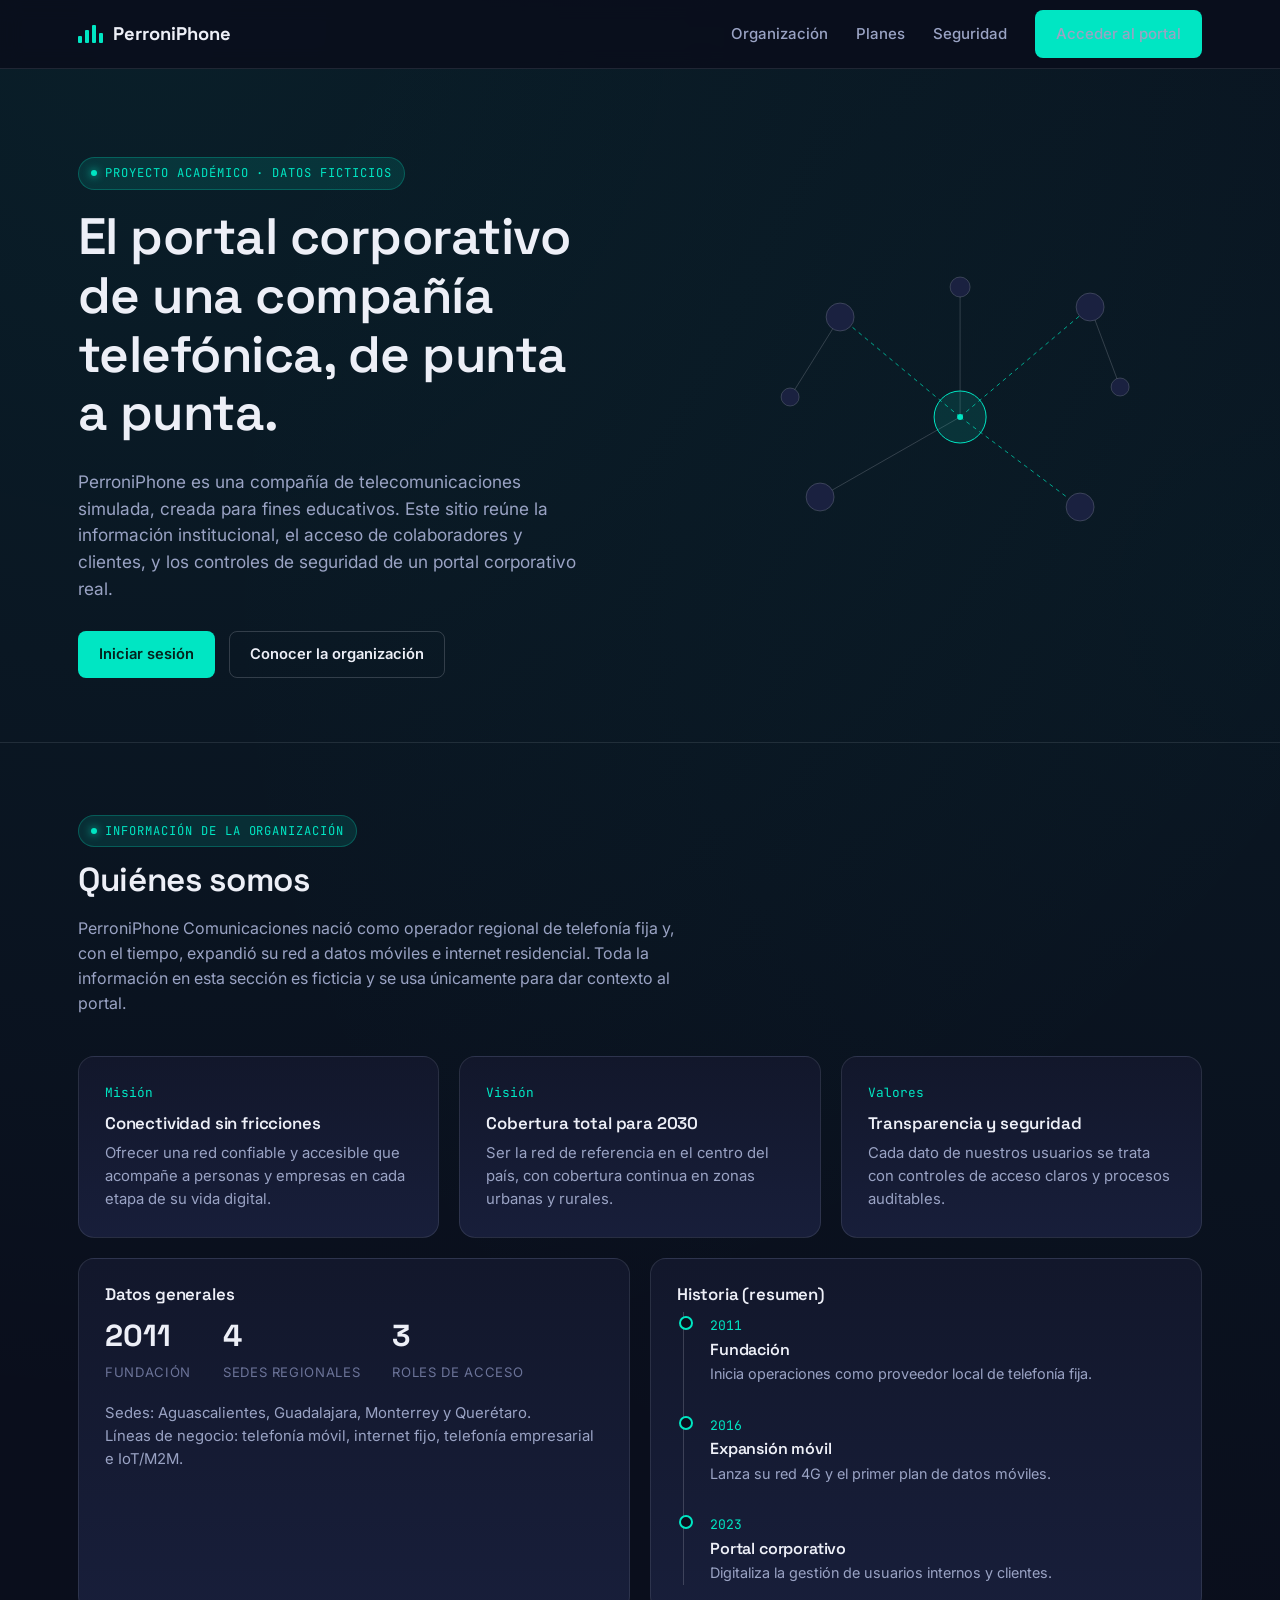
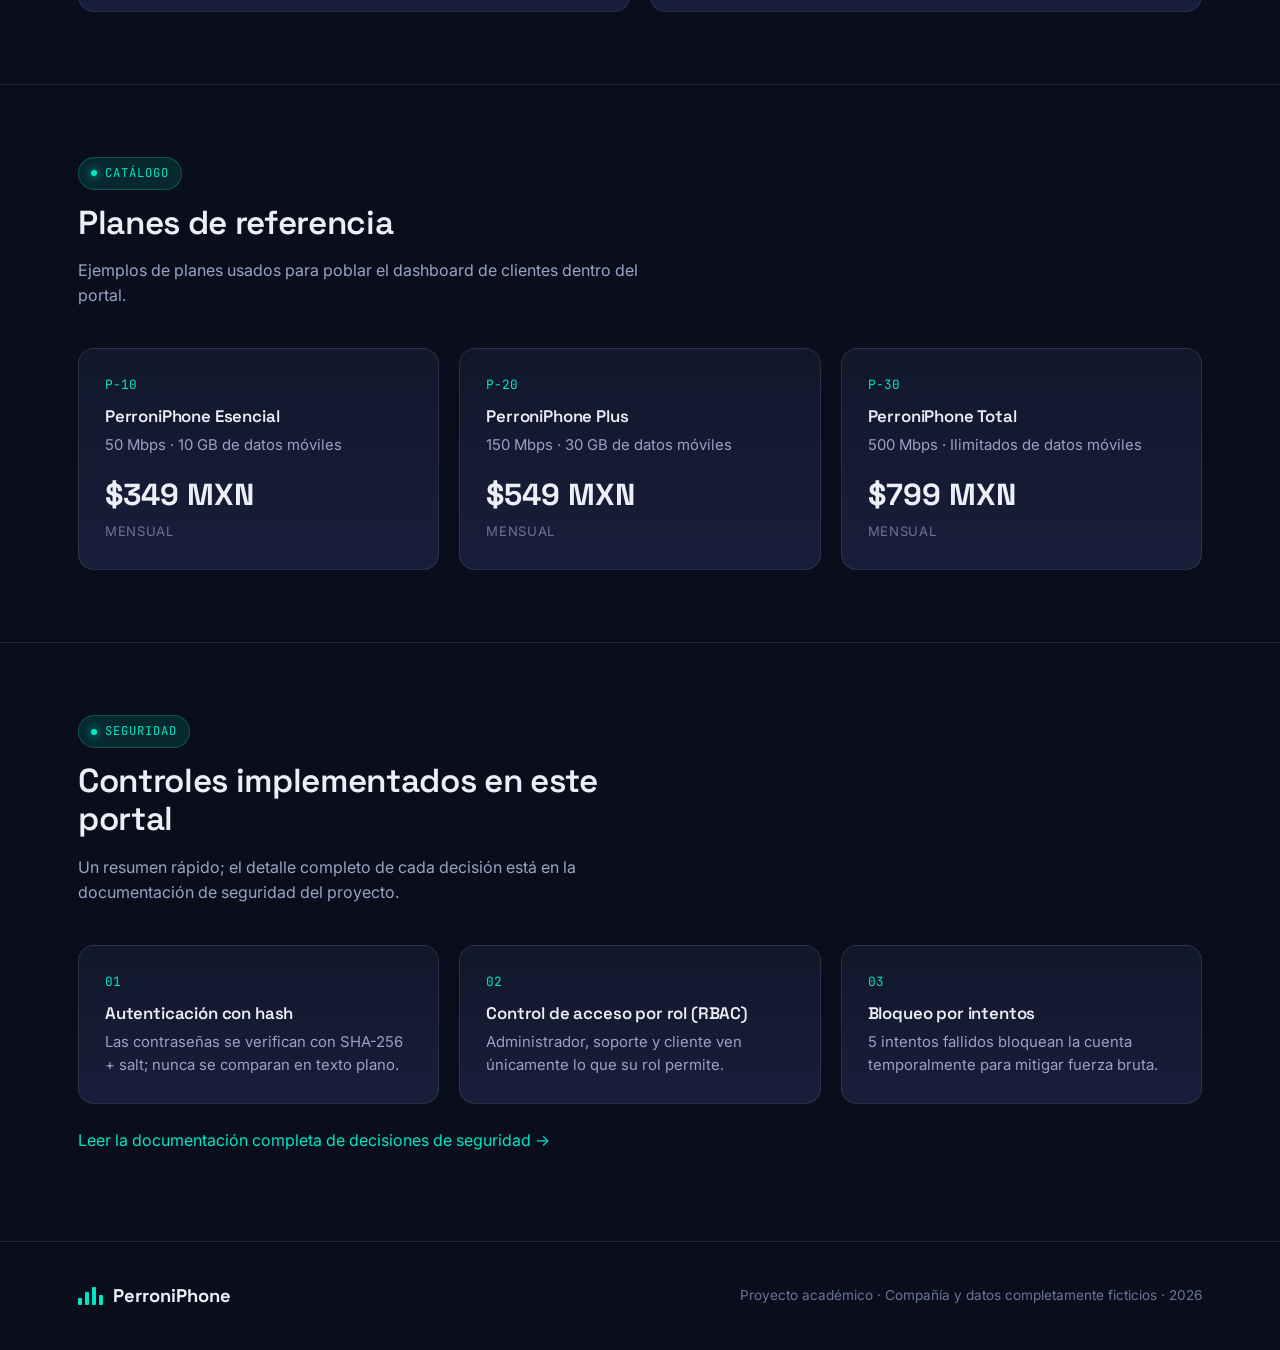
==== index.html @ 37d6bf0f "Primer Commit Registro de Pagina" ====
<!DOCTYPE html>
<html lang="es">
<head>
<meta charset="UTF-8">
<meta name="viewport" content="width=device-width, initial-scale=1.0">
<title>PerroniPhone — Portal corporativo académico</title>
<meta name="description" content="Portal corporativo académico de PerroniPhone Comunicaciones (compañía ficticia con fines educativos).">
<link rel="icon" href="data:image/svg+xml,%3Csvg xmlns=%27http://www.w3.org/2000/svg%27 viewBox=%270 0 32 32%27%3E%3Crect width=%2732%27 height=%2732%27 rx=%277%27 fill=%27%230a0e1c%27/%3E%3Crect x=%276%27 y=%2718%27 width=%274%27 height=%278%27 rx=%271%27 fill=%27%2300e6c3%27/%3E%3Crect x=%2713%27 y=%2712%27 width=%274%27 height=%2714%27 rx=%271%27 fill=%27%2300e6c3%27/%3E%3Crect x=%2720%27 y=%276%27 width=%274%27 height=%2720%27 rx=%271%27 fill=%27%2300e6c3%27/%3E%3C/svg%3E">
<link rel="stylesheet" href="assets/css/styles.css">
</head>
<body>

<nav class="navbar">
  <div class="shell">
    <a href="index.html" class="brand">
      <span class="bars"><i></i><i></i><i></i><i></i></span>
      PerroniPhone
    </a>
    <div class="navlinks">
      <a href="#organizacion">Organización</a>
      <a href="#planes">Planes</a>
      <a href="#seguridad">Seguridad</a>
      <a href="login.html" class="btn btn-primary">Acceder al portal</a>
    </div>
  </div>
</nav>

<header class="hero">
  <div class="shell">
    <div>
      <span class="eyebrow"><span class="dot"></span> Proyecto académico · Datos ficticios</span>
      <h1>El portal corporativo de una compañía telefónica, de punta a punta.</h1>
      <p class="lead">
        PerroniPhone es una compañía de telecomunicaciones simulada, creada para fines
        educativos. Este sitio reúne la información institucional, el acceso de
        colaboradores y clientes, y los controles de seguridad de un portal
        corporativo real.
      </p>
      <div class="hero-actions">
        <a href="login.html" class="btn btn-primary">Iniciar sesión</a>
        <a href="#organizacion" class="btn btn-ghost">Conocer la organización</a>
      </div>
    </div>

    <div class="net-diagram" aria-hidden="true">
      <svg viewBox="0 0 420 340">
        <line class="net-line live" x1="210" y1="170" x2="90" y2="70" />
        <line class="net-line live" x1="210" y1="170" x2="340" y2="60" />
        <line class="net-line" x1="210" y1="170" x2="70" y2="250" />
        <line class="net-line live" x1="210" y1="170" x2="330" y2="260" />
        <line class="net-line" x1="210" y1="170" x2="210" y2="40" />
        <line class="net-line" x1="90" y1="70" x2="40" y2="150" />
        <line class="net-line" x1="340" y1="60" x2="370" y2="140" />

        <circle class="net-node core" cx="210" cy="170" r="26"/>
        <circle class="net-pulse" cx="210" cy="170" r="3" fill="#00e6c3"/>

        <circle class="net-node" cx="90" cy="70" r="14"/>
        <circle class="net-node" cx="340" cy="60" r="14"/>
        <circle class="net-node" cx="70" cy="250" r="14"/>
        <circle class="net-node" cx="330" cy="260" r="14"/>
        <circle class="net-node" cx="210" cy="40" r="10"/>
        <circle class="net-node" cx="40" cy="150" r="9"/>
        <circle class="net-node" cx="370" cy="140" r="9"/>
      </svg>
    </div>
  </div>
</header>

<section id="organizacion">
  <div class="shell">
    <div class="section-head">
      <span class="eyebrow"><span class="dot"></span> Información de la organización</span>
      <h2>Quiénes somos</h2>
      <p>
        PerroniPhone Comunicaciones nació como operador regional de telefonía fija
        y, con el tiempo, expandió su red a datos móviles e internet residencial.
        Toda la información en esta sección es ficticia y se usa únicamente
        para dar contexto al portal.
      </p>
    </div>

    <div class="grid-3">
      <div class="card">
        <span class="idx">Misión</span>
        <h3>Conectividad sin fricciones</h3>
        <p>Ofrecer una red confiable y accesible que acompañe a personas y
          empresas en cada etapa de su vida digital.</p>
      </div>
      <div class="card">
        <span class="idx">Visión</span>
        <h3>Cobertura total para 2030</h3>
        <p>Ser la red de referencia en el centro del país, con cobertura
          continua en zonas urbanas y rurales.</p>
      </div>
      <div class="card">
        <span class="idx">Valores</span>
        <h3>Transparencia y seguridad</h3>
        <p>Cada dato de nuestros usuarios se trata con controles de acceso
          claros y procesos auditables.</p>
      </div>
    </div>

    <div class="grid-2" style="margin-top:20px;">
      <div class="card">
        <h3>Datos generales</h3>
        <div class="stat-row">
          <div class="stat"><b>2011</b><span>Fundación</span></div>
          <div class="stat"><b>4</b><span>Sedes regionales</span></div>
          <div class="stat"><b>3</b><span>Roles de acceso</span></div>
        </div>
        <p style="margin-top:18px;">Sedes: Aguascalientes, Guadalajara, Monterrey y Querétaro.</p>
        <p>Líneas de negocio: telefonía móvil, internet fijo, telefonía empresarial e IoT/M2M.</p>
      </div>

      <div class="card">
        <h3>Historia (resumen)</h3>
        <div class="timeline">
          <div class="t-item">
            <span class="t-year">2011</span>
            <h4>Fundación</h4>
            <p>Inicia operaciones como proveedor local de telefonía fija.</p>
          </div>
          <div class="t-item">
            <span class="t-year">2016</span>
            <h4>Expansión móvil</h4>
            <p>Lanza su red 4G y el primer plan de datos móviles.</p>
          </div>
          <div class="t-item">
            <span class="t-year">2023</span>
            <h4>Portal corporativo</h4>
            <p>Digitaliza la gestión de usuarios internos y clientes.</p>
          </div>
        </div>
      </div>
    </div>
  </div>
</section>

<section id="planes">
  <div class="shell">
    <div class="section-head">
      <span class="eyebrow"><span class="dot"></span> Catálogo</span>
      <h2>Planes de referencia</h2>
      <p>Ejemplos de planes usados para poblar el dashboard de clientes dentro del portal.</p>
    </div>
    <div class="grid-3" id="planes-grid"></div>
  </div>
</section>

<section id="seguridad">
  <div class="shell">
    <div class="section-head">
      <span class="eyebrow"><span class="dot"></span> Seguridad</span>
      <h2>Controles implementados en este portal</h2>
      <p>Un resumen rápido; el detalle completo de cada decisión está en la
        documentación de seguridad del proyecto.</p>
    </div>
    <div class="grid-3">
      <div class="card">
        <span class="idx">01</span>
        <h3>Autenticación con hash</h3>
        <p>Las contraseñas se verifican con SHA-256 + salt; nunca se comparan en texto plano.</p>
      </div>
      <div class="card">
        <span class="idx">02</span>
        <h3>Control de acceso por rol (RBAC)</h3>
        <p>Administrador, soporte y cliente ven únicamente lo que su rol permite.</p>
      </div>
      <div class="card">
        <span class="idx">03</span>
        <h3>Bloqueo por intentos</h3>
        <p>5 intentos fallidos bloquean la cuenta temporalmente para mitigar fuerza bruta.</p>
      </div>
    </div>
    <p style="margin-top:24px;"><a href="SECURITY.md">Leer la documentación completa de decisiones de seguridad →</a></p>
  </div>
</section>

<footer>
  <div class="shell">
    <div class="brand"><span class="bars"><i></i><i></i><i></i><i></i></span> PerroniPhone</div>
    <p>Proyecto académico · Compañía y datos completamente ficticios · 2026</p>
  </div>
</footer>

<script src="assets/js/db.js"></script>
<script>
  const grid = document.getElementById("planes-grid");
  PERRONI_DB.planes.forEach((p) => {
    const el = document.createElement("div");
    el.className = "card";
    el.innerHTML = `
      <span class="idx">${p.id}</span>
      <h3>${p.nombre}</h3>
      <p>${p.velocidad} · ${p.datosMoviles} de datos móviles</p>
      <div class="stat-row" style="margin-top:14px;">
        <div class="stat"><b>${p.precio}</b><span>Mensual</span></div>
      </div>`;
    grid.appendChild(el);
  });
</script>
</body>
</html>
---- assets/css/styles.css ----
/* ============================================================
   PerroniPhone — Sistema de diseño
   Portal corporativo académico de una compañía telefónica ficticia
   ============================================================ */

@import url('https://fonts.googleapis.com/css2?family=Space+Grotesk:wght@400;500;600;700&family=Inter:wght@400;500;600;700&family=JetBrains+Mono:wght@400;500;700&display=swap');

:root {
  /* Color */
  --bg: #0a0e1c;
  --bg-panel: #12172b;
  --bg-elevated: #1a2140;
  --bg-elevated-2: #212a4f;
  --ink: #edeff7;
  --ink-dim: #9aa3c4;
  --ink-faint: #6b7398;
  --signal: #00e6c3;
  --signal-dim: #00a88e;
  --signal-soft: rgba(0, 230, 195, 0.12);
  --alert: #ffb020;
  --alert-soft: rgba(255, 176, 32, 0.14);
  --danger: #ff5d5d;
  --danger-soft: rgba(255, 93, 93, 0.14);
  --line: rgba(237, 239, 247, 0.1);
  --line-strong: rgba(237, 239, 247, 0.18);

  /* Type */
  --f-display: 'Space Grotesk', sans-serif;
  --f-body: 'Inter', sans-serif;
  --f-mono: 'JetBrains Mono', monospace;

  /* Layout */
  --radius: 10px;
  --radius-lg: 16px;
  --shell: 1180px;
}

* { box-sizing: border-box; }
html { scroll-behavior: smooth; }

body {
  margin: 0;
  background: var(--bg);
  background-image:
    radial-gradient(circle at 12% 0%, rgba(0, 230, 195, 0.08), transparent 45%),
    radial-gradient(circle at 100% 20%, rgba(0, 168, 142, 0.06), transparent 40%);
  color: var(--ink);
  font-family: var(--f-body);
  line-height: 1.55;
  -webkit-font-smoothing: antialiased;
}

h1, h2, h3, h4 {
  font-family: var(--f-display);
  font-weight: 600;
  line-height: 1.15;
  margin: 0 0 0.5em;
  letter-spacing: -0.01em;
}

p { margin: 0 0 1em; color: var(--ink-dim); }
a { color: var(--signal); text-decoration: none; }
a:hover { text-decoration: underline; }

code, .mono { font-family: var(--f-mono); }

:focus-visible {
  outline: 2px solid var(--signal);
  outline-offset: 3px;
  border-radius: 4px;
}

@media (prefers-reduced-motion: reduce) {
  *, *::before, *::after {
    animation-duration: 0.01ms !important;
    animation-iteration-count: 1 !important;
    transition-duration: 0.01ms !important;
    scroll-behavior: auto !important;
  }
}

.shell { max-width: var(--shell); margin: 0 auto; padding: 0 28px; }

/* ---------- Barra de navegación ---------- */
.navbar {
  position: sticky; top: 0; z-index: 40;
  background: rgba(10, 14, 28, 0.85);
  backdrop-filter: blur(10px);
  border-bottom: 1px solid var(--line);
}
.navbar .shell { display: flex; align-items: center; justify-content: space-between; height: 68px; }

.brand { display: flex; align-items: center; gap: 10px; font-family: var(--f-display); font-weight: 700; font-size: 1.15rem; color: var(--ink); }
.brand .bars { display: flex; align-items: flex-end; gap: 3px; height: 18px; }
.brand .bars i { display: block; width: 4px; background: var(--signal); border-radius: 1px; animation: pulse-bar 1.8s ease-in-out infinite; }
.brand .bars i:nth-child(1) { height: 40%; animation-delay: 0s; }
.brand .bars i:nth-child(2) { height: 70%; animation-delay: 0.2s; }
.brand .bars i:nth-child(3) { height: 100%; animation-delay: 0.4s; }
.brand .bars i:nth-child(4) { height: 55%; animation-delay: 0.6s; }
@keyframes pulse-bar { 0%, 100% { opacity: 0.45; } 50% { opacity: 1; } }

.navlinks { display: flex; align-items: center; gap: 28px; }
.navlinks a { color: var(--ink-dim); font-size: 0.94rem; font-weight: 500; }
.navlinks a:hover { color: var(--ink); text-decoration: none; }
.navlinks a.active { color: var(--signal); }

.btn {
  display: inline-flex; align-items: center; justify-content: center; gap: 8px;
  font-family: var(--f-body); font-weight: 600; font-size: 0.92rem;
  padding: 11px 20px; border-radius: 8px; border: 1px solid transparent;
  cursor: pointer; transition: transform 0.15s ease, background 0.15s ease, border-color 0.15s ease;
  text-decoration: none;
}
.btn:hover { text-decoration: none; }
.btn-primary { background: var(--signal); color: #04211c; }
.btn-primary:hover { background: #29f0d2; }
.btn-ghost { background: transparent; color: var(--ink); border-color: var(--line-strong); }
.btn-ghost:hover { border-color: var(--signal); color: var(--signal); }
.btn-danger { background: var(--danger-soft); color: var(--danger); border-color: rgba(255,93,93,0.3); }
.btn-danger:hover { background: rgba(255,93,93,0.22); }
.btn-block { width: 100%; }
.btn[disabled] { opacity: 0.45; cursor: not-allowed; }

/* ---------- Hero ---------- */
.hero { padding: 88px 0 64px; position: relative; overflow: hidden; }
.hero .shell { display: grid; grid-template-columns: 1.1fr 0.9fr; gap: 48px; align-items: center; }
.eyebrow {
  display: inline-flex; align-items: center; gap: 8px;
  font-family: var(--f-mono); font-size: 0.76rem; letter-spacing: 0.08em; text-transform: uppercase;
  color: var(--signal); background: var(--signal-soft); border: 1px solid rgba(0,230,195,0.25);
  padding: 6px 12px; border-radius: 100px; margin-bottom: 18px;
}
.eyebrow .dot { width: 6px; height: 6px; border-radius: 50%; background: var(--signal); box-shadow: 0 0 8px var(--signal); }

.hero h1 { font-size: clamp(2.1rem, 4vw, 3.2rem); max-width: 15ch; }
.hero .lead { font-size: 1.08rem; max-width: 46ch; }
.hero-actions { display: flex; gap: 14px; margin-top: 28px; flex-wrap: wrap; }

/* señal / diagrama de red del hero */
.net-diagram { position: relative; height: 340px; }
.net-diagram svg { width: 100%; height: 100%; }
.net-node { fill: var(--bg-elevated); stroke: var(--line-strong); stroke-width: 1; }
.net-node.core { fill: var(--signal-soft); stroke: var(--signal); }
.net-pulse { animation: node-pulse 2.6s ease-in-out infinite; transform-origin: center; }
@keyframes node-pulse { 0%, 100% { opacity: 0.25; r: 3; } 50% { opacity: 0.8; r: 7; } }
.net-line { stroke: var(--line-strong); stroke-width: 1; }
.net-line.live { stroke: var(--signal-dim); stroke-dasharray: 4 4; animation: dash 3s linear infinite; }
@keyframes dash { to { stroke-dashoffset: -40; } }

/* ---------- Secciones generales ---------- */
section { padding: 72px 0; border-top: 1px solid var(--line); }
.section-head { max-width: 60ch; margin-bottom: 40px; }
.section-head .eyebrow { margin-bottom: 14px; }
.section-head h2 { font-size: clamp(1.6rem, 2.6vw, 2.1rem); }

.grid-3 { display: grid; grid-template-columns: repeat(3, 1fr); gap: 20px; }
.grid-2 { display: grid; grid-template-columns: repeat(2, 1fr); gap: 20px; }

.card {
  background: linear-gradient(180deg, var(--bg-panel), var(--bg-elevated) 140%);
  border: 1px solid var(--line); border-radius: var(--radius-lg); padding: 26px;
}
.card h3 { font-size: 1.05rem; margin-bottom: 8px; }
.card p { margin: 0; font-size: 0.93rem; }
.card .idx { font-family: var(--f-mono); color: var(--signal); font-size: 0.8rem; margin-bottom: 12px; display: block; }

.stat-row { display: flex; gap: 32px; flex-wrap: wrap; margin-top: 8px; }
.stat b { display: block; font-family: var(--f-display); font-size: 1.9rem; color: var(--ink); }
.stat span { font-size: 0.82rem; color: var(--ink-faint); text-transform: uppercase; letter-spacing: 0.05em; }

.timeline { border-left: 1px solid var(--line-strong); margin-left: 6px; padding-left: 26px; }
.timeline .t-item { position: relative; padding-bottom: 26px; }
.timeline .t-item:last-child { padding-bottom: 0; }
.timeline .t-item::before {
  content: ''; position: absolute; left: -31px; top: 4px; width: 10px; height: 10px;
  border-radius: 50%; background: var(--bg); border: 2px solid var(--signal);
}
.timeline .t-year { font-family: var(--f-mono); color: var(--signal); font-size: 0.82rem; }
.timeline h4 { margin: 4px 0 4px; font-size: 1rem; }
.timeline p { margin: 0; font-size: 0.9rem; }

footer { border-top: 1px solid var(--line); padding: 40px 0; }
footer .shell { display: flex; justify-content: space-between; align-items: center; flex-wrap: wrap; gap: 16px; }
footer p { margin: 0; font-size: 0.85rem; color: var(--ink-faint); }

/* ---------- Formularios ---------- */
.auth-shell {
  min-height: 100vh; display: grid; grid-template-columns: 1fr 1fr;
}
.auth-visual {
  background:
    radial-gradient(circle at 20% 20%, rgba(0,230,195,0.14), transparent 50%),
    linear-gradient(160deg, #0d1330, #060814);
  display: flex; flex-direction: column; justify-content: space-between;
  padding: 48px; position: relative; overflow: hidden;
}
.auth-form-side { display: flex; align-items: center; justify-content: center; padding: 48px; }
.auth-box { width: 100%; max-width: 400px; }
.auth-box h1 { font-size: 1.6rem; margin-bottom: 6px; }
.auth-box .lead { font-size: 0.92rem; margin-bottom: 28px; }

.field { margin-bottom: 18px; }
.field label { display: block; font-size: 0.84rem; font-weight: 600; margin-bottom: 7px; color: var(--ink); }
.field .hint { font-size: 0.78rem; color: var(--ink-faint); margin-top: 6px; }
.input-wrap { position: relative; }
.input-wrap input, .input-wrap select {
  width: 100%; background: var(--bg-elevated); border: 1px solid var(--line-strong);
  color: var(--ink); padding: 12px 14px; border-radius: 8px; font-family: var(--f-body); font-size: 0.94rem;
}
.input-wrap input:focus, .input-wrap select:focus { border-color: var(--signal); }
.toggle-visibility {
  position: absolute; right: 10px; top: 50%; transform: translateY(-50%);
  background: none; border: none; color: var(--ink-faint); cursor: pointer; font-size: 0.78rem; font-family: var(--f-mono);
}
.toggle-visibility:hover { color: var(--signal); }

.form-alert {
  display: none; align-items: flex-start; gap: 10px; padding: 12px 14px; border-radius: 8px;
  font-size: 0.85rem; margin-bottom: 18px; border: 1px solid transparent;
}
.form-alert.show { display: flex; }
.form-alert.error { background: var(--danger-soft); border-color: rgba(255,93,93,0.3); color: #ffb4b4; }
.form-alert.warn { background: var(--alert-soft); border-color: rgba(255,176,32,0.3); color: #ffd28a; }
.form-alert.ok { background: var(--signal-soft); border-color: rgba(0,230,195,0.3); color: #9df7e8; }

.demo-creds { margin-top: 24px; padding: 14px 16px; border: 1px dashed var(--line-strong); border-radius: 8px; }
.demo-creds p { margin: 0 0 6px; font-size: 0.78rem; text-transform: uppercase; letter-spacing: 0.05em; color: var(--ink-faint); }
.demo-creds code { display: block; font-size: 0.82rem; color: var(--signal); line-height: 1.7; }

/* ---------- App shell (dashboard / admin) ---------- */
.app-shell { display: grid; grid-template-columns: 250px 1fr; min-height: 100vh; }
.app-sidebar { background: var(--bg-panel); border-right: 1px solid var(--line); padding: 24px 18px; display: flex; flex-direction: column; }
.app-sidebar .brand { margin-bottom: 30px; padding-left: 6px; }
.app-nav { display: flex; flex-direction: column; gap: 4px; flex: 1; }
.app-nav a {
  color: var(--ink-dim); font-size: 0.9rem; font-weight: 500; padding: 10px 12px; border-radius: 8px;
  display: flex; align-items: center; gap: 11px;
}
.app-nav a:hover { background: var(--bg-elevated); color: var(--ink); text-decoration: none; }
.app-nav a.active { background: var(--signal-soft); color: var(--signal); }
.app-nav a.locked { opacity: 0.4; cursor: not-allowed; }
.nav-ic { width: 17px; height: 17px; flex-shrink: 0; fill: currentColor; stroke: currentColor; }
.app-nav a.locked .nav-ic { opacity: 0.6; }

.session-card {
  border-top: 1px solid var(--line); padding-top: 16px; margin-top: 16px;
}
.session-card .who { font-size: 0.86rem; font-weight: 600; }
.session-card .role-pill {
  display: inline-block; font-family: var(--f-mono); font-size: 0.7rem; text-transform: uppercase;
  padding: 3px 8px; border-radius: 100px; margin-top: 6px; background: var(--bg-elevated); color: var(--ink-dim);
}
.role-pill.administrador { background: var(--signal-soft); color: var(--signal); }
.role-pill.soporte { background: var(--alert-soft); color: var(--alert); }
.role-pill.cliente { background: var(--bg-elevated-2); color: var(--ink-dim); }

.app-main { padding: 32px 40px; max-width: 1080px; }
.app-header { display: flex; justify-content: space-between; align-items: flex-start; margin-bottom: 28px; flex-wrap: wrap; gap: 12px; }
.app-header h1 { font-size: 1.5rem; margin-bottom: 4px; }
.app-header p { margin: 0; font-size: 0.9rem; }

.panel { background: var(--bg-panel); border: 1px solid var(--line); border-radius: var(--radius-lg); padding: 24px; margin-bottom: 22px; }
.panel h2 { font-size: 1rem; margin-bottom: 4px; }
.panel .panel-sub { font-size: 0.84rem; color: var(--ink-faint); margin-bottom: 18px; }

.status-dot { display: inline-block; width: 8px; height: 8px; border-radius: 50%; margin-right: 6px; }
.status-dot.ok { background: var(--signal); box-shadow: 0 0 6px var(--signal); }
.status-dot.warn { background: var(--alert); box-shadow: 0 0 6px var(--alert); }
.status-dot.off { background: var(--ink-faint); }

table { width: 100%; border-collapse: collapse; font-size: 0.88rem; }
thead th {
  text-align: left; font-size: 0.72rem; text-transform: uppercase; letter-spacing: 0.05em;
  color: var(--ink-faint); font-weight: 600; padding: 10px 12px; border-bottom: 1px solid var(--line-strong);
}
tbody td { padding: 12px; border-bottom: 1px solid var(--line); color: var(--ink); vertical-align: middle; }
tbody tr:last-child td { border-bottom: none; }
tbody tr:hover { background: rgba(237,239,247,0.02); }
.cell-id { font-family: var(--f-mono); color: var(--ink-faint); font-size: 0.8rem; }

.badge {
  display: inline-flex; align-items: center; font-family: var(--f-mono); font-size: 0.72rem;
  padding: 3px 9px; border-radius: 100px; text-transform: uppercase; letter-spacing: 0.03em;
}
.badge.activo { background: var(--signal-soft); color: var(--signal); }
.badge.bloqueado { background: var(--danger-soft); color: #ff9d9d; }

.row-actions { display: flex; gap: 8px; }
.icon-btn {
  background: var(--bg-elevated); border: 1px solid var(--line-strong); color: var(--ink-dim);
  font-size: 0.76rem; padding: 6px 10px; border-radius: 6px; cursor: pointer; font-family: var(--f-body);
}
.icon-btn:hover { border-color: var(--signal); color: var(--signal); }

.select-role { background: var(--bg-elevated); color: var(--ink); border: 1px solid var(--line-strong); border-radius: 6px; padding: 6px 8px; font-size: 0.82rem; }

.log-list { font-family: var(--f-mono); font-size: 0.8rem; display: flex; flex-direction: column; gap: 10px; }
.log-list li { list-style: none; display: flex; gap: 10px; align-items: baseline; color: var(--ink-dim); }
.log-list .log-time { color: var(--ink-faint); flex-shrink: 0; }
.log-list .log-ok { color: var(--signal); }
.log-list .log-warn { color: var(--alert); }
.log-list .log-danger { color: var(--danger); }

.access-denied { text-align: center; padding: 80px 20px; }
.access-denied h1 { font-size: 2rem; }

@media (max-width: 900px) {
  .hero .shell { grid-template-columns: 1fr; }
  .net-diagram { height: 220px; }
  .grid-3, .grid-2 { grid-template-columns: 1fr; }
  .auth-shell { grid-template-columns: 1fr; }
  .auth-visual { display: none; }
  .app-shell { grid-template-columns: 1fr; }
  .app-sidebar { display: none; }
  .app-main { padding: 24px 18px; }
}
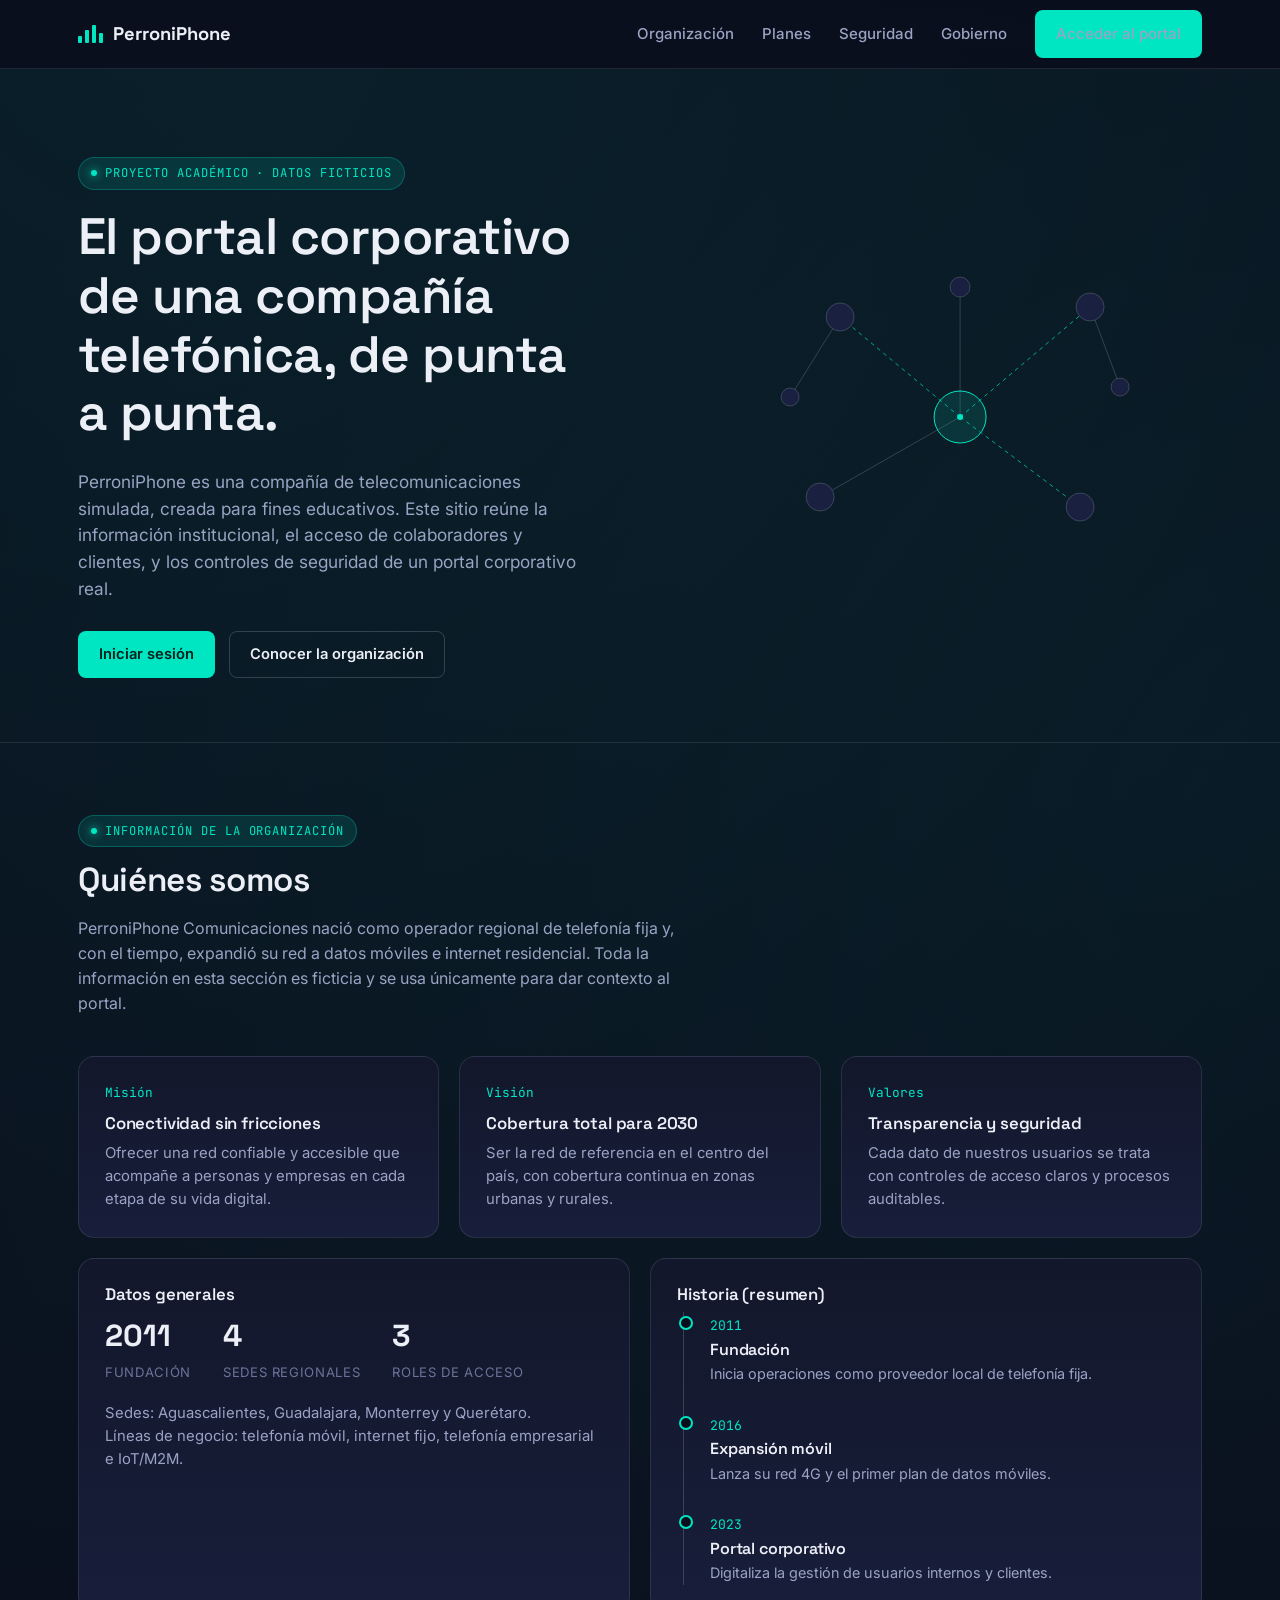
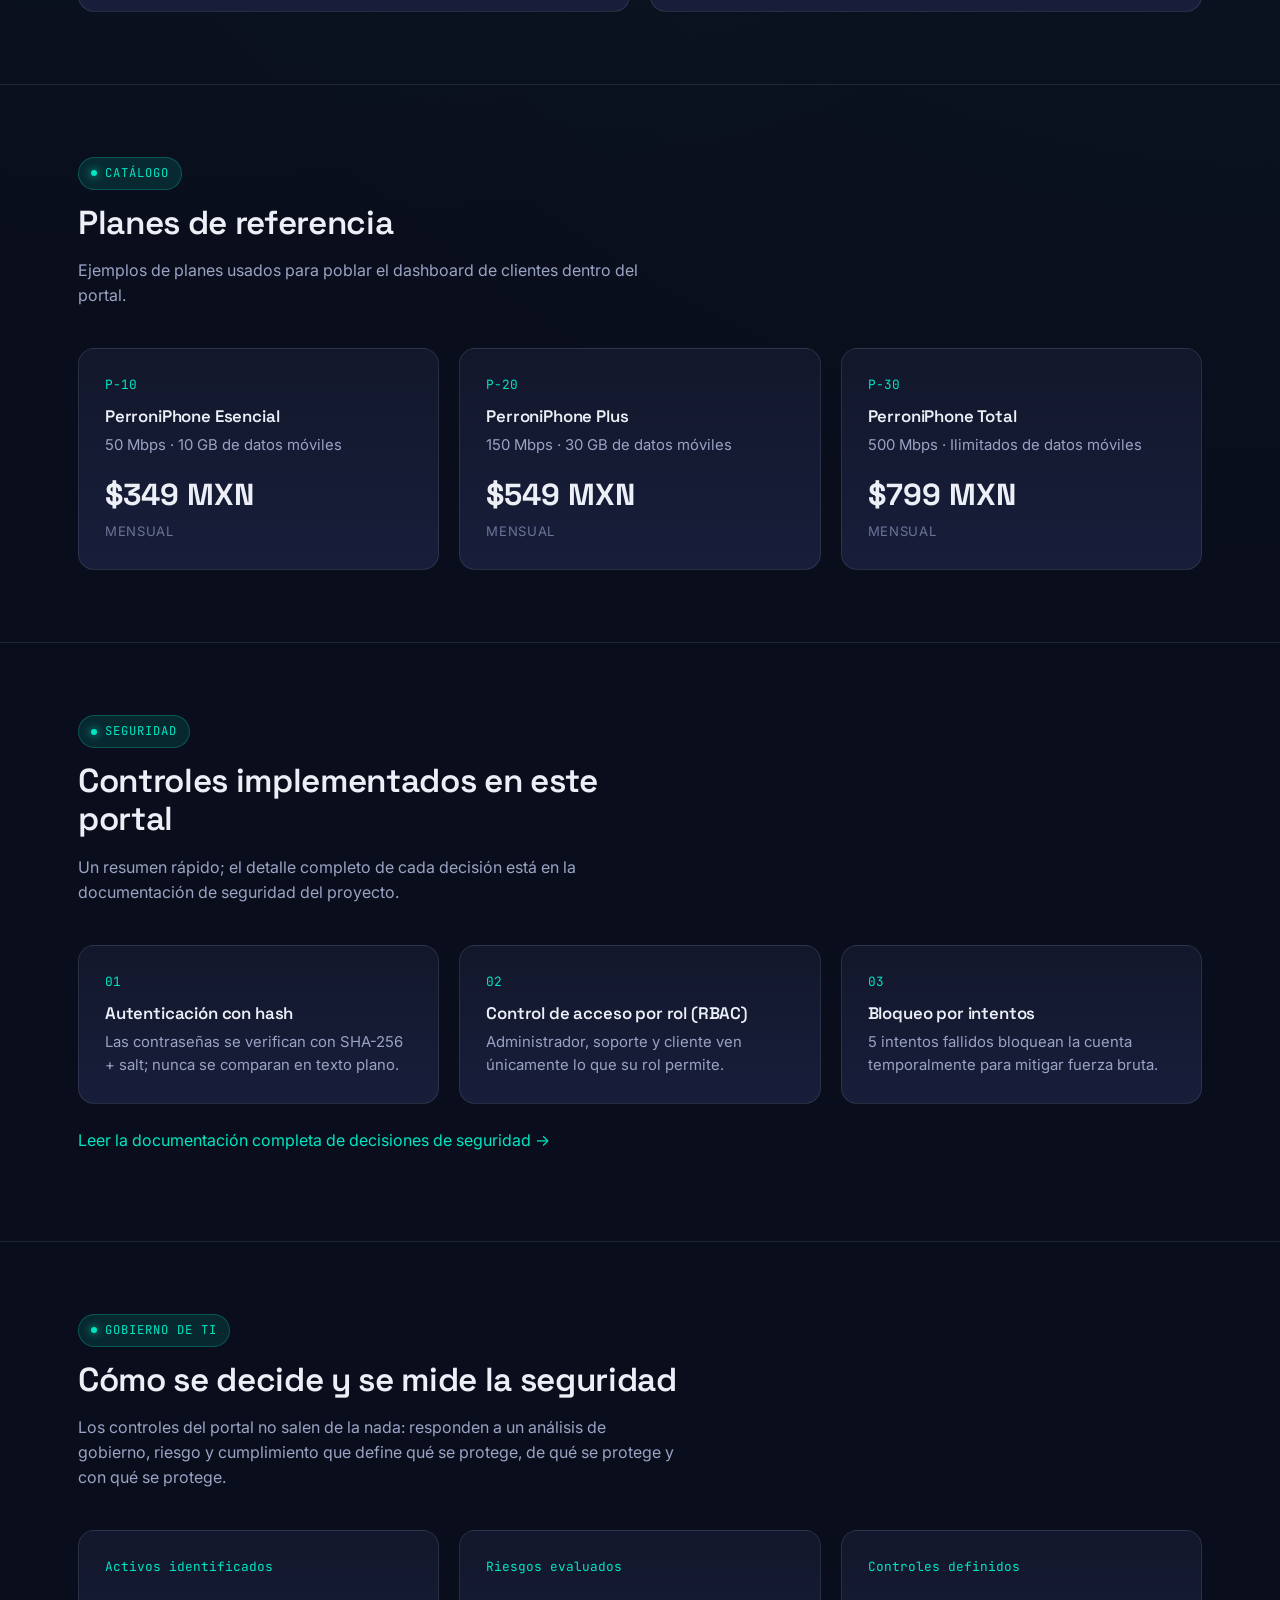
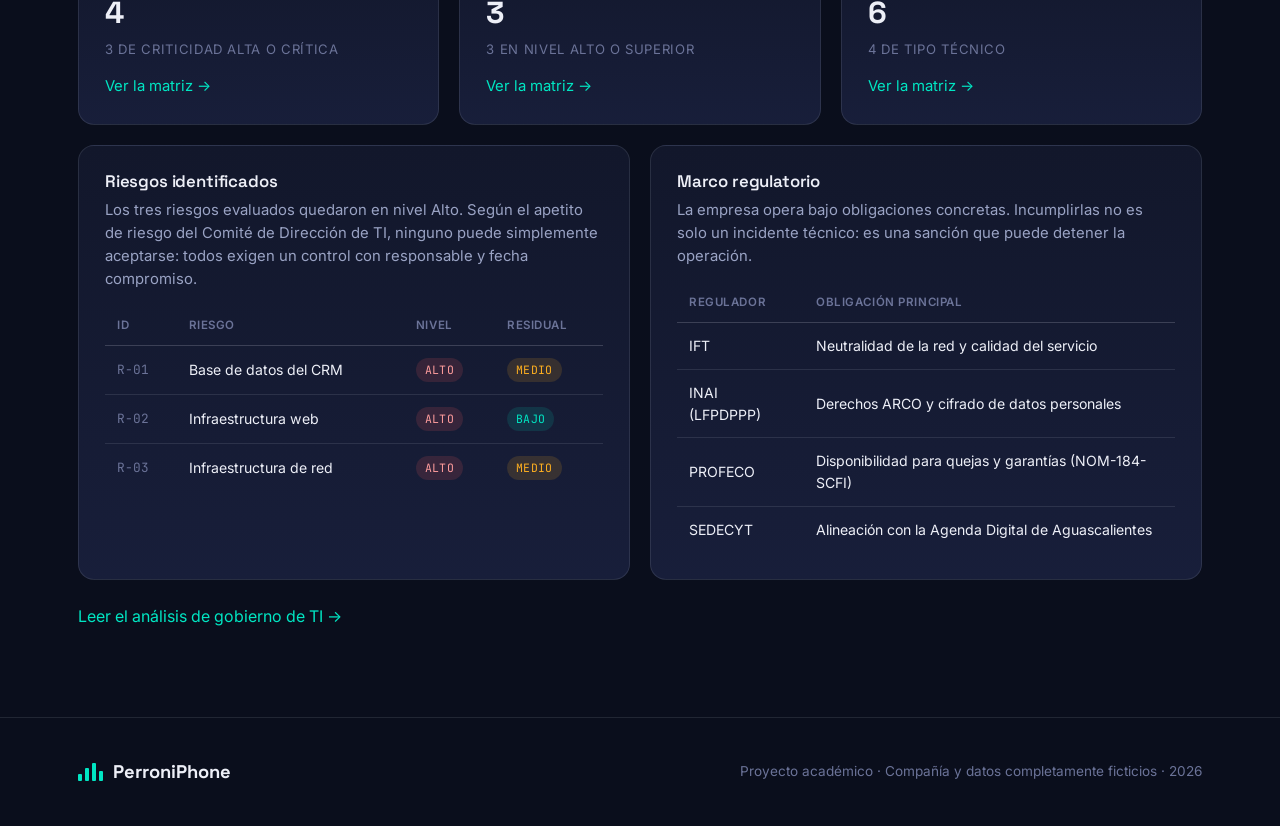
==== commit af3b272a: "feat: resumir el analisis GRC en el portal publico El sitio publico mostraba los controles del porta" ====
--- a/index.html
+++ b/index.html
@@ -20,6 +20,7 @@
       <a href="#organizacion">Organización</a>
       <a href="#planes">Planes</a>
       <a href="#seguridad">Seguridad</a>
+      <a href="#gobierno">Gobierno</a>
       <a href="login.html" class="btn btn-primary">Acceder al portal</a>
     </div>
   </div>
@@ -177,6 +178,56 @@
   </div>
 </section>
 
+<section id="gobierno">
+  <div class="shell">
+    <div class="section-head">
+      <span class="eyebrow"><span class="dot"></span> Gobierno de TI</span>
+      <h2>Cómo se decide y se mide la seguridad</h2>
+      <p>Los controles del portal no salen de la nada: responden a un análisis de
+        gobierno, riesgo y cumplimiento que define qué se protege, de qué se
+        protege y con qué se protege.</p>
+    </div>
+
+    <div class="grid-3" id="grc-resumen"></div>
+
+    <div class="grid-2" style="margin-top:20px;">
+      <div class="card">
+        <h3>Riesgos identificados</h3>
+        <p>Los tres riesgos evaluados quedaron en nivel Alto. Según el apetito de
+          riesgo del Comité de Dirección de TI, ninguno puede simplemente
+          aceptarse: todos exigen un control con responsable y fecha compromiso.</p>
+        <div class="table-scroll narrow" style="margin-top:16px;">
+          <table>
+            <thead><tr><th>ID</th><th>Riesgo</th><th>Nivel</th><th>Residual</th></tr></thead>
+            <tbody id="grc-riesgos"></tbody>
+          </table>
+        </div>
+      </div>
+
+      <div class="card">
+        <h3>Marco regulatorio</h3>
+        <p>La empresa opera bajo obligaciones concretas. Incumplirlas no es solo
+          un incidente técnico: es una sanción que puede detener la operación.</p>
+        <div class="table-scroll narrow" style="margin-top:16px;">
+          <table>
+            <thead><tr><th>Regulador</th><th>Obligación principal</th></tr></thead>
+            <tbody>
+              <tr><td>IFT</td><td>Neutralidad de la red y calidad del servicio</td></tr>
+              <tr><td>INAI (LFPDPPP)</td><td>Derechos ARCO y cifrado de datos personales</td></tr>
+              <tr><td>PROFECO</td><td>Disponibilidad para quejas y garantías (NOM-184-SCFI)</td></tr>
+              <tr><td>SEDECYT</td><td>Alineación con la Agenda Digital de Aguascalientes</td></tr>
+            </tbody>
+          </table>
+        </div>
+      </div>
+    </div>
+
+    <p style="margin-top:24px;">
+      <a href="docs/02-gobierno-ti.md">Leer el análisis de gobierno de TI →</a>
+    </p>
+  </div>
+</section>
+
 <footer>
   <div class="shell">
     <div class="brand"><span class="bars"><i></i><i></i><i></i><i></i></span> PerroniPhone</div>
@@ -185,20 +236,65 @@
 </footer>
 
 <script src="assets/js/db.js"></script>
+<script src="assets/js/auth.js"></script>
+<script src="assets/js/grc.js"></script>
 <script>
+  // Todo dato dinámico se escapa antes de escribirlo en el DOM, aunque aquí
+  // provenga de un archivo propio: es la misma disciplina que aplica el portal.
+  const esc = PERRONI_AUTH.escapeHTML;
+  const slug = (s) => s.toLowerCase().replace(/[áéíóú]/g, (c) => ({ "á": "a", "é": "e", "í": "i", "ó": "o", "ú": "u" }[c]));
+
   const grid = document.getElementById("planes-grid");
   PERRONI_DB.planes.forEach((p) => {
     const el = document.createElement("div");
     el.className = "card";
     el.innerHTML = `
-      <span class="idx">${p.id}</span>
-      <h3>${p.nombre}</h3>
-      <p>${p.velocidad} · ${p.datosMoviles} de datos móviles</p>
+      <span class="idx">${esc(p.id)}</span>
+      <h3>${esc(p.nombre)}</h3>
+      <p>${esc(p.velocidad)} · ${esc(p.datosMoviles)} de datos móviles</p>
       <div class="stat-row" style="margin-top:14px;">
-        <div class="stat"><b>${p.precio}</b><span>Mensual</span></div>
+        <div class="stat"><b>${esc(p.precio)}</b><span>Mensual</span></div>
       </div>`;
     grid.appendChild(el);
   });
+
+  // Resumen del análisis GRC. Los conteos se derivan de las matrices para que
+  // el sitio público nunca contradiga a la documentación.
+  const resumen = [
+    {
+      titulo: "Activos identificados",
+      total: PERRONI_GRC.activos.length,
+      pie: `${PERRONI_GRC.activos.filter((a) => a.criticidad === "Crítica" || a.criticidad === "Alta").length} de criticidad alta o crítica`,
+      doc: "docs/04-matriz-activos.md",
+    },
+    {
+      titulo: "Riesgos evaluados",
+      total: PERRONI_GRC.riesgos.length,
+      pie: `${PERRONI_GRC.riesgos.filter((r) => r.nivel === "Alto" || r.nivel === "Crítico").length} en nivel alto o superior`,
+      doc: "docs/05-matriz-riesgos.md",
+    },
+    {
+      titulo: "Controles definidos",
+      total: PERRONI_GRC.controles.length,
+      pie: `${PERRONI_GRC.controles.filter((c) => c.tipo.includes("Técnico")).length} de tipo técnico`,
+      doc: "docs/06-matriz-controles.md",
+    },
+  ];
+
+  document.getElementById("grc-resumen").innerHTML = resumen.map((r) => `
+    <div class="card">
+      <span class="idx">${esc(r.titulo)}</span>
+      <div class="stat-row"><div class="stat"><b>${esc(r.total)}</b><span>${esc(r.pie)}</span></div></div>
+      <p style="margin-top:14px;"><a href="${esc(r.doc)}">Ver la matriz →</a></p>
+    </div>`).join("");
+
+  document.getElementById("grc-riesgos").innerHTML = PERRONI_GRC.riesgos.map((r) => `
+    <tr>
+      <td class="cell-id">${esc(r.id)}</td>
+      <td>${esc(r.titulo)}</td>
+      <td><span class="badge ${slug(r.nivel)}">${esc(r.nivel)}</span></td>
+      <td><span class="badge ${slug(r.residual)}">${esc(r.residual)}</span></td>
+    </tr>`).join("");
 </script>
 </body>
 </html>
--- a/assets/css/styles.css
+++ b/assets/css/styles.css
@@ -276,7 +276,7 @@
 tbody td { padding: 12px; border-bottom: 1px solid var(--line); color: var(--ink); vertical-align: middle; }
 tbody tr:last-child td { border-bottom: none; }
 tbody tr:hover { background: rgba(237,239,247,0.02); }
-.cell-id { font-family: var(--f-mono); color: var(--ink-faint); font-size: 0.8rem; }
+.cell-id { font-family: var(--f-mono); color: var(--ink-faint); font-size: 0.8rem; white-space: nowrap; }
 
 .badge {
   display: inline-flex; align-items: center; font-family: var(--f-mono); font-size: 0.72rem;
@@ -314,3 +314,99 @@
   .app-sidebar { display: none; }
   .app-main { padding: 24px 18px; }
 }
+
+/* ---------- Gobierno, riesgo y cumplimiento (GRC) ---------- */
+
+/* Niveles de criticidad / riesgo. Se componen sobre .badge */
+.badge.critico { background: var(--danger); color: #2a0808; }
+.badge.alto { background: var(--danger-soft); color: #ff9d9d; }
+.badge.medio { background: var(--alert-soft); color: var(--alert); }
+.badge.bajo { background: var(--signal-soft); color: var(--signal); }
+
+.tag {
+  display: inline-block; font-family: var(--f-mono); font-size: 0.72rem;
+  background: var(--bg-elevated); border: 1px solid var(--line-strong);
+  color: var(--ink-dim); padding: 2px 7px; border-radius: 5px; margin-right: 4px;
+}
+.tag.link { color: var(--signal); border-color: rgba(0,230,195,0.3); }
+
+/* Los hijos de un grid nacen con min-width:auto, asi que un contenido ancho
+   (una tabla) ensancha su columna y desborda la pagina. min-width:0 los deja
+   encogerse para que el desbordamiento se resuelva dentro del contenedor. */
+.grid-2 > *, .grid-3 > * { min-width: 0; }
+
+/* Tablas anchas: se desplazan dentro de su panel, nunca desbordan la pagina */
+.table-scroll { overflow-x: auto; }
+.table-scroll table { min-width: 640px; }
+/* Tablas de pocas columnas: caben sin desplazamiento */
+.table-scroll.narrow table { min-width: 0; }
+
+/* Matriz de calor probabilidad x impacto */
+.heat {
+  display: grid;
+  grid-template-columns: 92px repeat(4, 1fr);
+  gap: 6px;
+  min-width: 520px;
+}
+.heat-axis {
+  display: flex; align-items: center; justify-content: center;
+  font-size: 0.72rem; text-transform: uppercase; letter-spacing: 0.05em;
+  color: var(--ink-faint); font-weight: 600; padding: 6px;
+}
+.heat-axis.row { justify-content: flex-end; text-align: right; }
+.heat-cell {
+  border-radius: 8px; padding: 12px 10px; min-height: 76px;
+  border: 1px solid var(--line); display: flex; flex-direction: column;
+  justify-content: space-between; gap: 8px;
+}
+.heat-cell .lvl {
+  font-family: var(--f-mono); font-size: 0.68rem;
+  text-transform: uppercase; letter-spacing: 0.04em; opacity: 0.75;
+}
+.heat-cell.critico { background: rgba(255,93,93,0.28); border-color: rgba(255,93,93,0.5); color: #ffd0d0; }
+.heat-cell.alto { background: var(--danger-soft); border-color: rgba(255,93,93,0.28); color: #ff9d9d; }
+.heat-cell.medio { background: var(--alert-soft); border-color: rgba(255,176,32,0.28); color: var(--alert); }
+.heat-cell.bajo { background: var(--signal-soft); border-color: rgba(0,230,195,0.24); color: var(--signal); }
+
+.heat-chip {
+  display: inline-block; font-family: var(--f-mono); font-size: 0.74rem; font-weight: 700;
+  background: var(--bg); color: var(--ink); border: 1px solid currentColor;
+  padding: 3px 8px; border-radius: 6px;
+}
+
+.heat-legend { display: flex; flex-wrap: wrap; gap: 16px; margin-top: 16px; font-size: 0.78rem; color: var(--ink-faint); }
+.heat-legend span { display: inline-flex; align-items: center; gap: 7px; }
+.heat-legend i { width: 12px; height: 12px; border-radius: 3px; display: inline-block; border: 1px solid var(--line-strong); }
+.heat-legend i.critico { background: rgba(255,93,93,0.28); border-color: rgba(255,93,93,0.5); }
+.heat-legend i.alto { background: var(--danger-soft); border-color: rgba(255,93,93,0.28); }
+.heat-legend i.medio { background: var(--alert-soft); border-color: rgba(255,176,32,0.28); }
+.heat-legend i.bajo { background: var(--signal-soft); border-color: rgba(0,230,195,0.24); }
+
+/* Tarjetas de indicadores (KPI) */
+.kpi-grid { display: grid; grid-template-columns: repeat(4, 1fr); gap: 14px; }
+.kpi {
+  background: var(--bg-elevated); border: 1px solid var(--line); border-radius: var(--radius);
+  padding: 16px;
+}
+.kpi .kpi-name { font-size: 0.78rem; color: var(--ink-faint); text-transform: uppercase; letter-spacing: 0.04em; }
+.kpi .kpi-val { font-family: var(--f-display); font-size: 1.6rem; font-weight: 600; margin: 8px 0 4px; }
+.kpi .kpi-meta { font-size: 0.76rem; color: var(--ink-dim); font-family: var(--f-mono); }
+.kpi.ok .kpi-val { color: var(--signal); }
+.kpi.warn .kpi-val { color: var(--alert); }
+.kpi.danger .kpi-val { color: var(--danger); }
+
+/* Ficha desplegable de detalle */
+.detalle { border-top: 1px solid var(--line); padding-top: 14px; margin-top: 14px; }
+.detalle summary {
+  cursor: pointer; font-size: 0.86rem; font-weight: 600; color: var(--ink-dim); list-style: none;
+}
+.detalle summary::-webkit-details-marker { display: none; }
+.detalle summary::before { content: "+ "; color: var(--signal); font-family: var(--f-mono); }
+.detalle[open] summary::before { content: "− "; }
+.detalle summary:hover { color: var(--signal); }
+.detalle .detalle-body { margin-top: 12px; font-size: 0.88rem; color: var(--ink-dim); }
+
+@media (max-width: 900px) {
+  .kpi-grid { grid-template-columns: repeat(2, 1fr); }
+  .heat-wrap { overflow-x: auto; }
+}
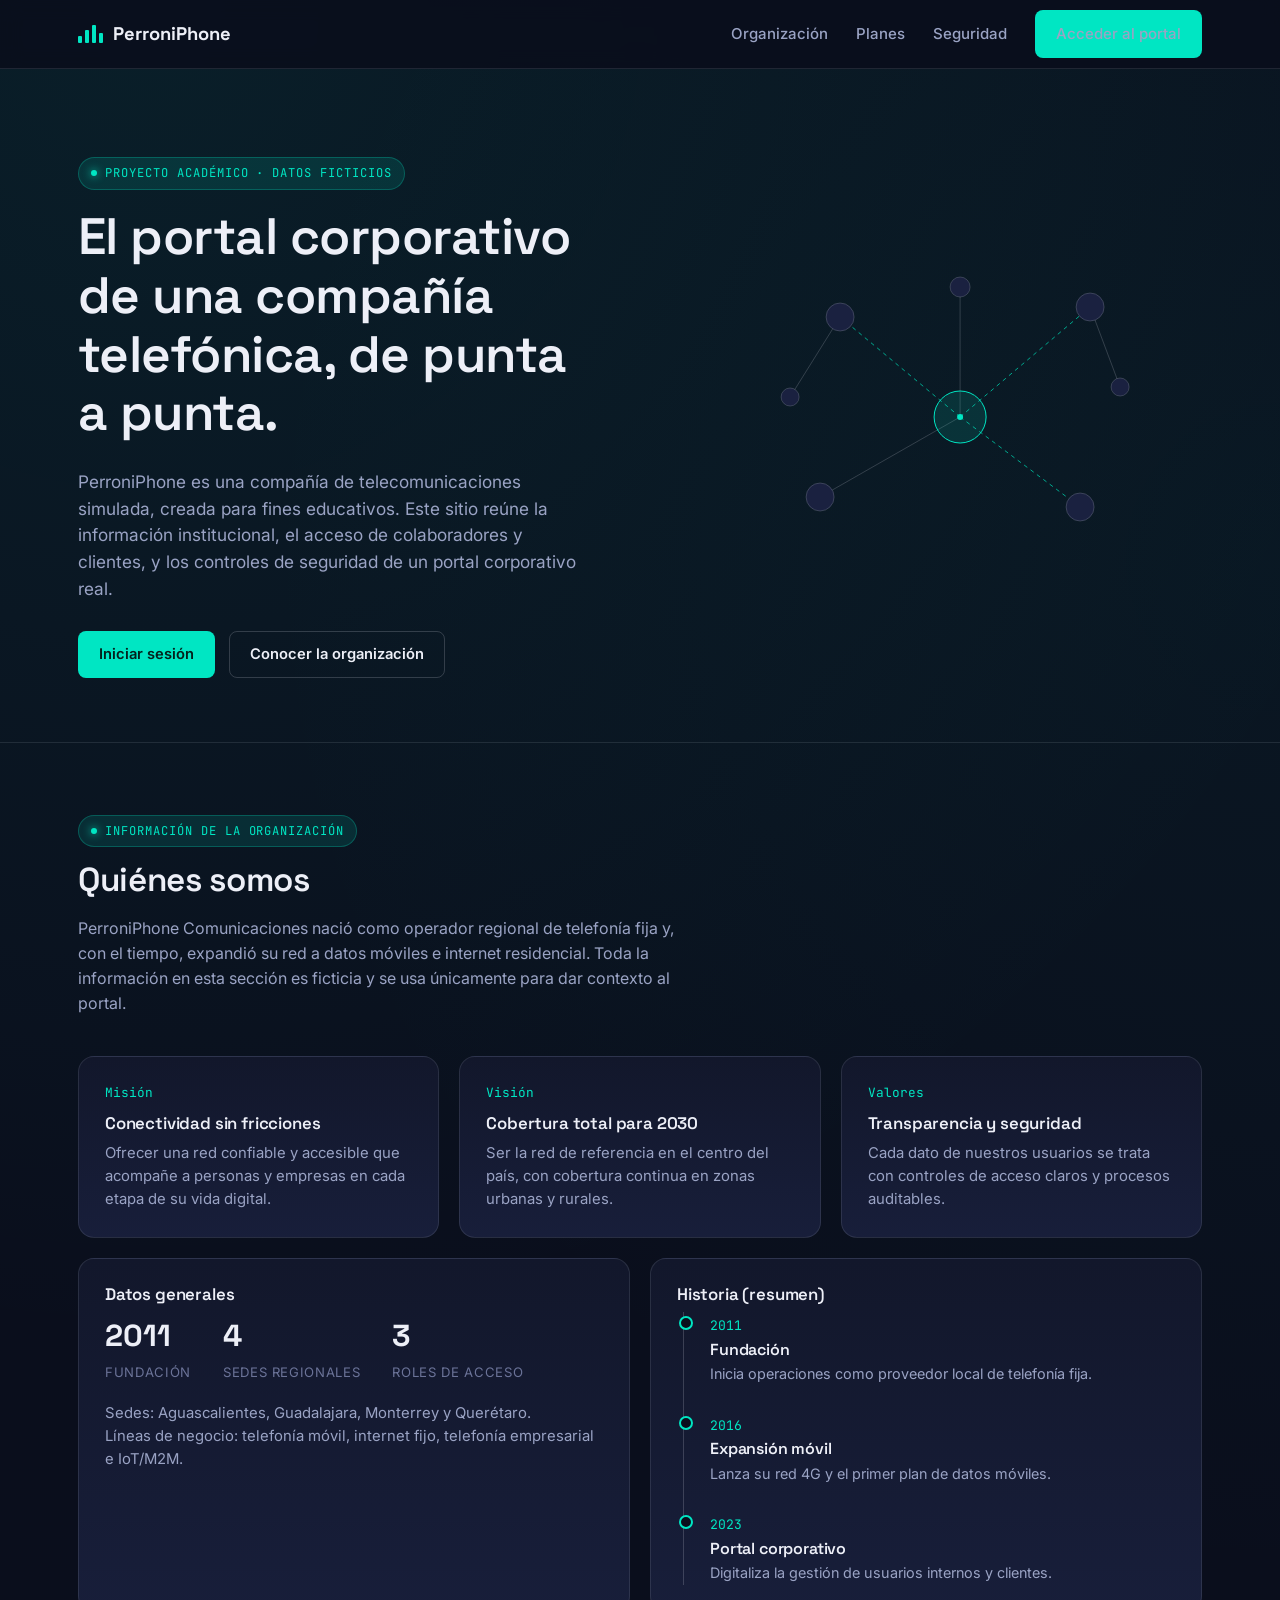
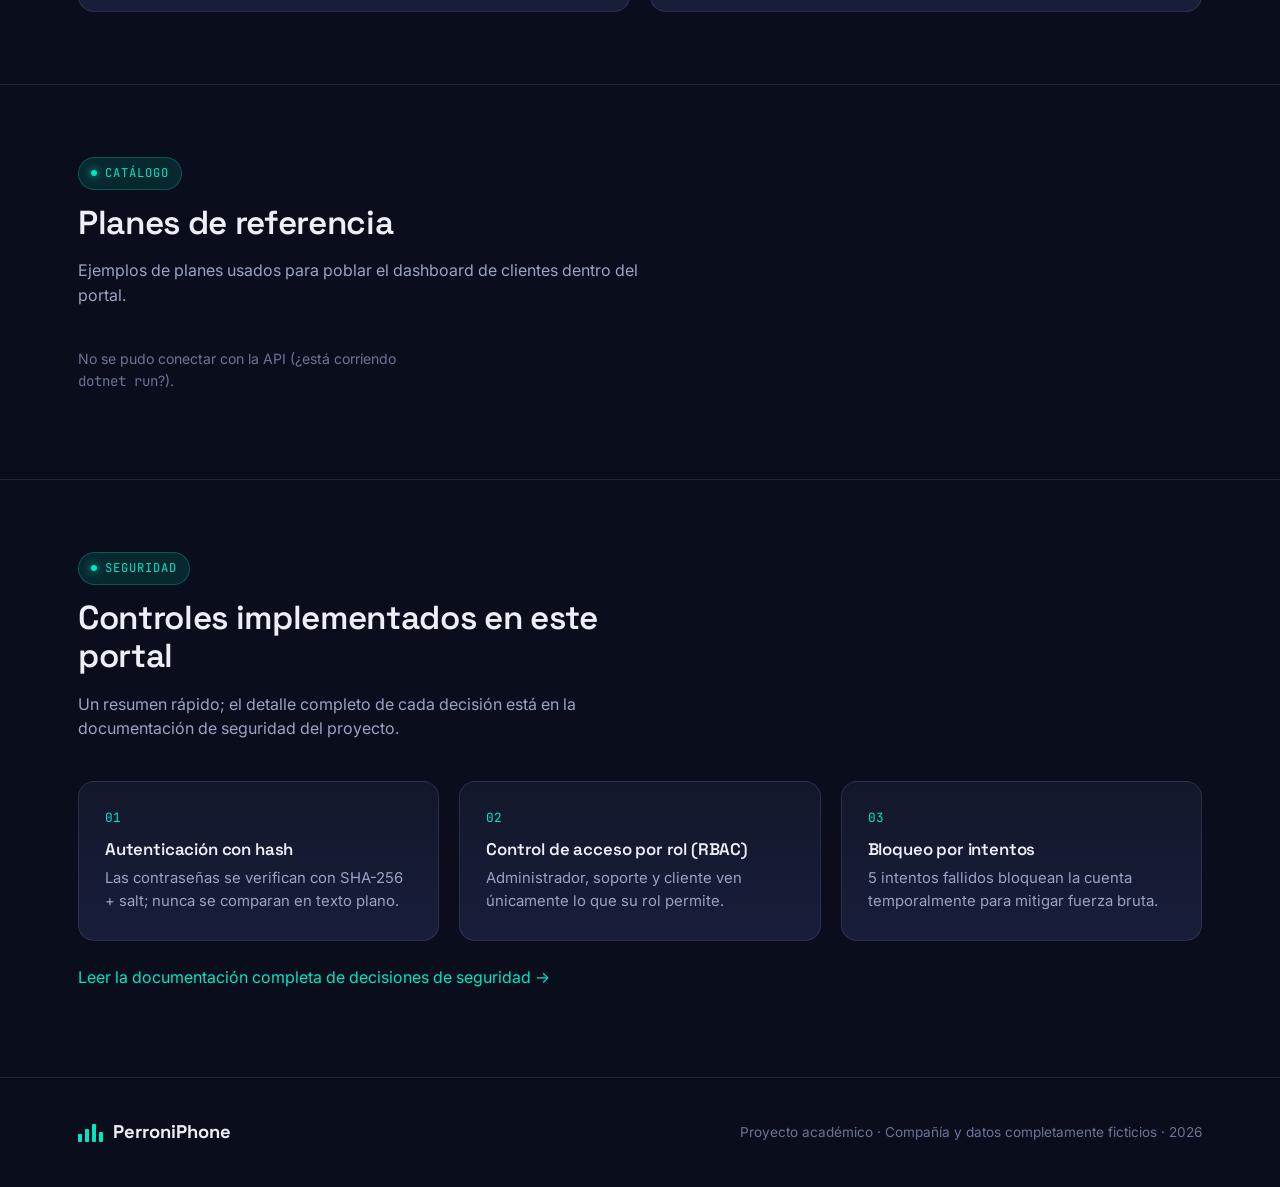
==== commit 26c7a41b: "Agrega backend ASP.NET Core con SQL Server y actualiza frontend" ====
--- a/index.html
+++ b/index.html
@@ -20,7 +20,6 @@
       <a href="#organizacion">Organización</a>
       <a href="#planes">Planes</a>
       <a href="#seguridad">Seguridad</a>
-      <a href="#gobierno">Gobierno</a>
       <a href="login.html" class="btn btn-primary">Acceder al portal</a>
     </div>
   </div>
@@ -174,57 +173,7 @@
         <p>5 intentos fallidos bloquean la cuenta temporalmente para mitigar fuerza bruta.</p>
       </div>
     </div>
-    <p style="margin-top:24px;"><a href="SECURITY.md">Leer la documentación completa de decisiones de seguridad →</a></p>
-  </div>
-</section>
-
-<section id="gobierno">
-  <div class="shell">
-    <div class="section-head">
-      <span class="eyebrow"><span class="dot"></span> Gobierno de TI</span>
-      <h2>Cómo se decide y se mide la seguridad</h2>
-      <p>Los controles del portal no salen de la nada: responden a un análisis de
-        gobierno, riesgo y cumplimiento que define qué se protege, de qué se
-        protege y con qué se protege.</p>
-    </div>
-
-    <div class="grid-3" id="grc-resumen"></div>
-
-    <div class="grid-2" style="margin-top:20px;">
-      <div class="card">
-        <h3>Riesgos identificados</h3>
-        <p>Los tres riesgos evaluados quedaron en nivel Alto. Según el apetito de
-          riesgo del Comité de Dirección de TI, ninguno puede simplemente
-          aceptarse: todos exigen un control con responsable y fecha compromiso.</p>
-        <div class="table-scroll narrow" style="margin-top:16px;">
-          <table>
-            <thead><tr><th>ID</th><th>Riesgo</th><th>Nivel</th><th>Residual</th></tr></thead>
-            <tbody id="grc-riesgos"></tbody>
-          </table>
-        </div>
-      </div>
-
-      <div class="card">
-        <h3>Marco regulatorio</h3>
-        <p>La empresa opera bajo obligaciones concretas. Incumplirlas no es solo
-          un incidente técnico: es una sanción que puede detener la operación.</p>
-        <div class="table-scroll narrow" style="margin-top:16px;">
-          <table>
-            <thead><tr><th>Regulador</th><th>Obligación principal</th></tr></thead>
-            <tbody>
-              <tr><td>IFT</td><td>Neutralidad de la red y calidad del servicio</td></tr>
-              <tr><td>INAI (LFPDPPP)</td><td>Derechos ARCO y cifrado de datos personales</td></tr>
-              <tr><td>PROFECO</td><td>Disponibilidad para quejas y garantías (NOM-184-SCFI)</td></tr>
-              <tr><td>SEDECYT</td><td>Alineación con la Agenda Digital de Aguascalientes</td></tr>
-            </tbody>
-          </table>
-        </div>
-      </div>
-    </div>
-
-    <p style="margin-top:24px;">
-      <a href="docs/02-gobierno-ti.md">Leer el análisis de gobierno de TI →</a>
-    </p>
+    <p style="margin-top:24px;"><a href="security.html">Leer la documentación completa de decisiones de seguridad →</a></p>
   </div>
 </section>
 
@@ -235,66 +184,31 @@
   </div>
 </footer>
 
-<script src="assets/js/db.js"></script>
-<script src="assets/js/auth.js"></script>
-<script src="assets/js/grc.js"></script>
+<script src="assets/js/api.js"></script>
 <script>
-  // Todo dato dinámico se escapa antes de escribirlo en el DOM, aunque aquí
-  // provenga de un archivo propio: es la misma disciplina que aplica el portal.
-  const esc = PERRONI_AUTH.escapeHTML;
-  const slug = (s) => s.toLowerCase().replace(/[áéíóú]/g, (c) => ({ "á": "a", "é": "e", "í": "i", "ó": "o", "ú": "u" }[c]));
-
+  // Los planes ahora vienen de SQL Server a través de la API (catálogo público).
   const grid = document.getElementById("planes-grid");
-  PERRONI_DB.planes.forEach((p) => {
-    const el = document.createElement("div");
-    el.className = "card";
-    el.innerHTML = `
-      <span class="idx">${esc(p.id)}</span>
-      <h3>${esc(p.nombre)}</h3>
-      <p>${esc(p.velocidad)} · ${esc(p.datosMoviles)} de datos móviles</p>
-      <div class="stat-row" style="margin-top:14px;">
-        <div class="stat"><b>${esc(p.precio)}</b><span>Mensual</span></div>
-      </div>`;
-    grid.appendChild(el);
-  });
-
-  // Resumen del análisis GRC. Los conteos se derivan de las matrices para que
-  // el sitio público nunca contradiga a la documentación.
-  const resumen = [
-    {
-      titulo: "Activos identificados",
-      total: PERRONI_GRC.activos.length,
-      pie: `${PERRONI_GRC.activos.filter((a) => a.criticidad === "Crítica" || a.criticidad === "Alta").length} de criticidad alta o crítica`,
-      doc: "docs/04-matriz-activos.md",
-    },
-    {
-      titulo: "Riesgos evaluados",
-      total: PERRONI_GRC.riesgos.length,
-      pie: `${PERRONI_GRC.riesgos.filter((r) => r.nivel === "Alto" || r.nivel === "Crítico").length} en nivel alto o superior`,
-      doc: "docs/05-matriz-riesgos.md",
-    },
-    {
-      titulo: "Controles definidos",
-      total: PERRONI_GRC.controles.length,
-      pie: `${PERRONI_GRC.controles.filter((c) => c.tipo.includes("Técnico")).length} de tipo técnico`,
-      doc: "docs/06-matriz-controles.md",
-    },
-  ];
-
-  document.getElementById("grc-resumen").innerHTML = resumen.map((r) => `
-    <div class="card">
-      <span class="idx">${esc(r.titulo)}</span>
-      <div class="stat-row"><div class="stat"><b>${esc(r.total)}</b><span>${esc(r.pie)}</span></div></div>
-      <p style="margin-top:14px;"><a href="${esc(r.doc)}">Ver la matriz →</a></p>
-    </div>`).join("");
-
-  document.getElementById("grc-riesgos").innerHTML = PERRONI_GRC.riesgos.map((r) => `
-    <tr>
-      <td class="cell-id">${esc(r.id)}</td>
-      <td>${esc(r.titulo)}</td>
-      <td><span class="badge ${slug(r.nivel)}">${esc(r.nivel)}</span></td>
-      <td><span class="badge ${slug(r.residual)}">${esc(r.residual)}</span></td>
-    </tr>`).join("");
+  PERRONI_API.obtenerPlanes()
+    .then((planes) => {
+      grid.innerHTML = "";
+      planes.forEach((p) => {
+        const el = document.createElement("div");
+        el.className = "card";
+        el.innerHTML = `
+          <span class="idx">${p.id}</span>
+          <h3>${p.nombre}</h3>
+          <p>${p.velocidad} · ${p.datosMoviles} de datos móviles</p>
+          <div class="stat-row" style="margin-top:14px;">
+            <div class="stat"><b>${p.precio}</b><span>Mensual</span></div>
+          </div>`;
+        grid.appendChild(el);
+      });
+    })
+    .catch(() => {
+      grid.innerHTML = `<p style="color:var(--ink-faint); font-size:0.88rem;">
+        No se pudo conectar con la API (¿está corriendo <code>dotnet run</code>?).
+      </p>`;
+    });
 </script>
 </body>
 </html>
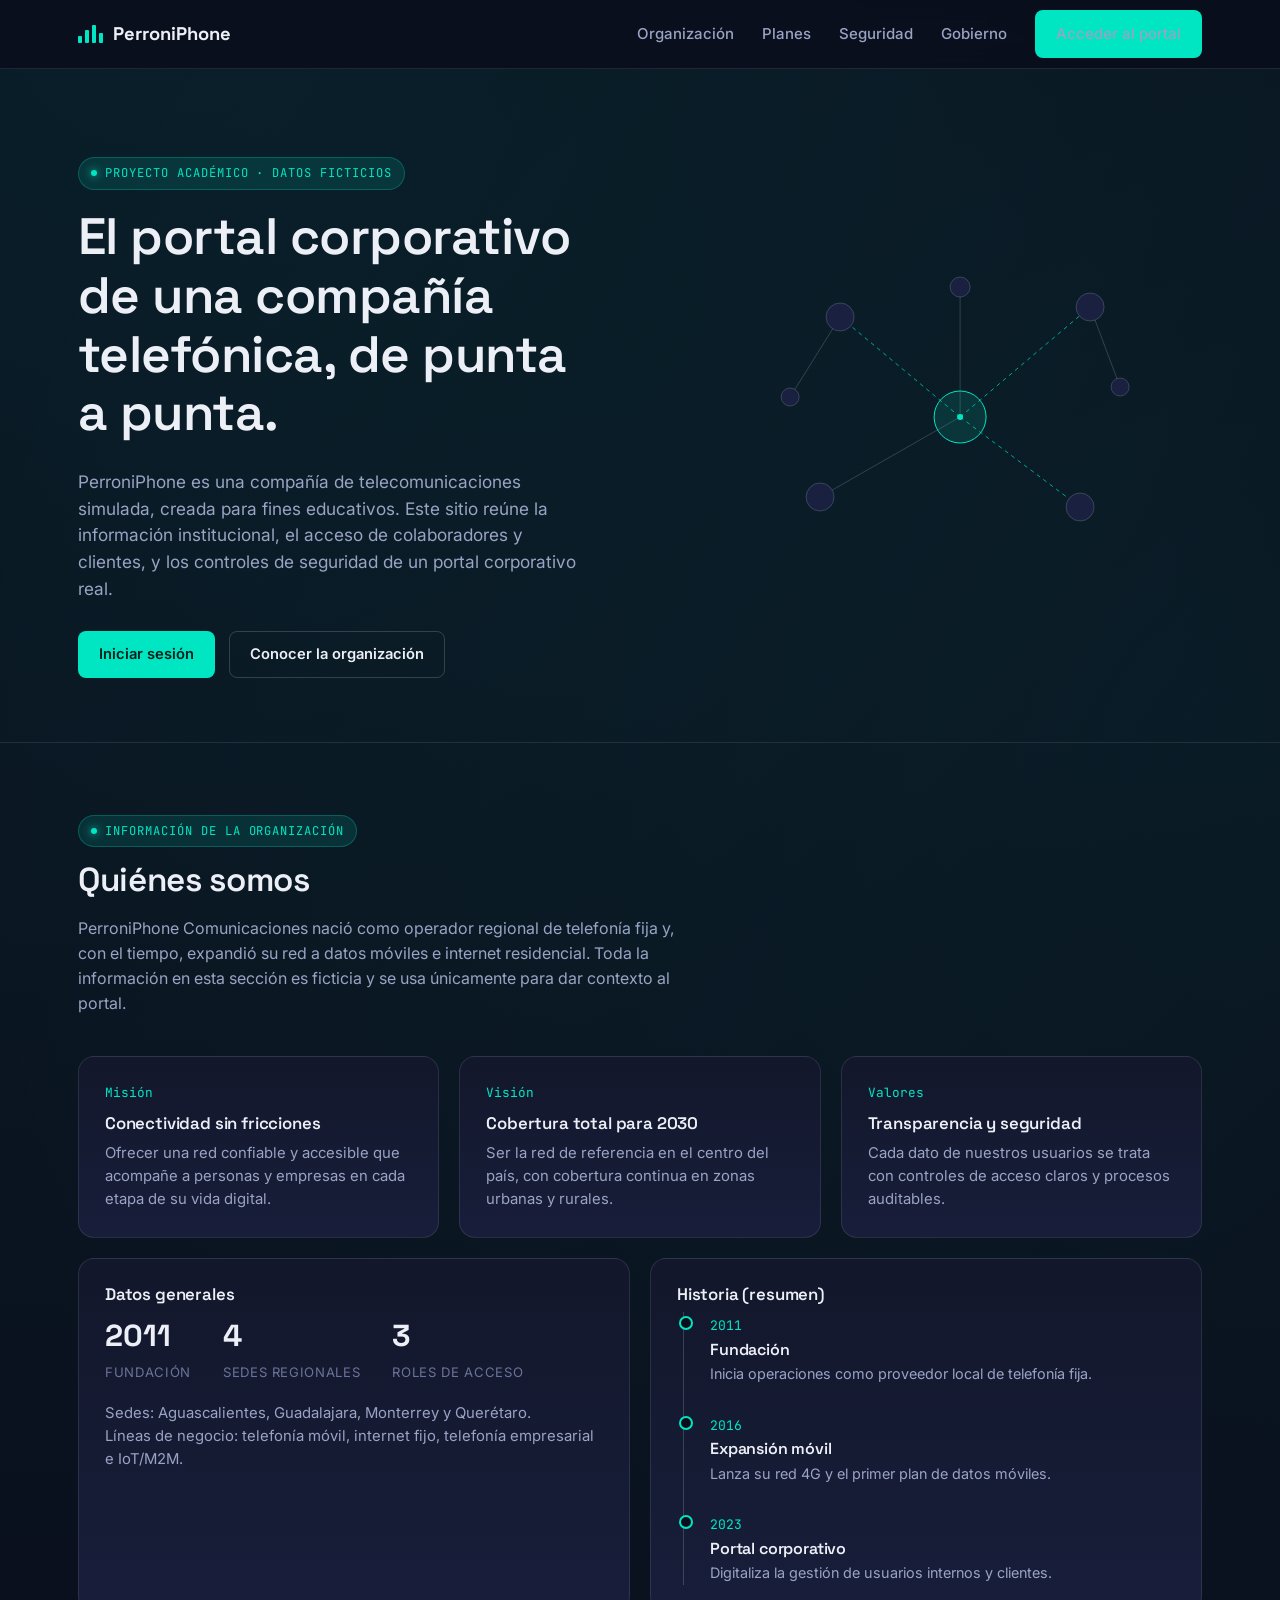
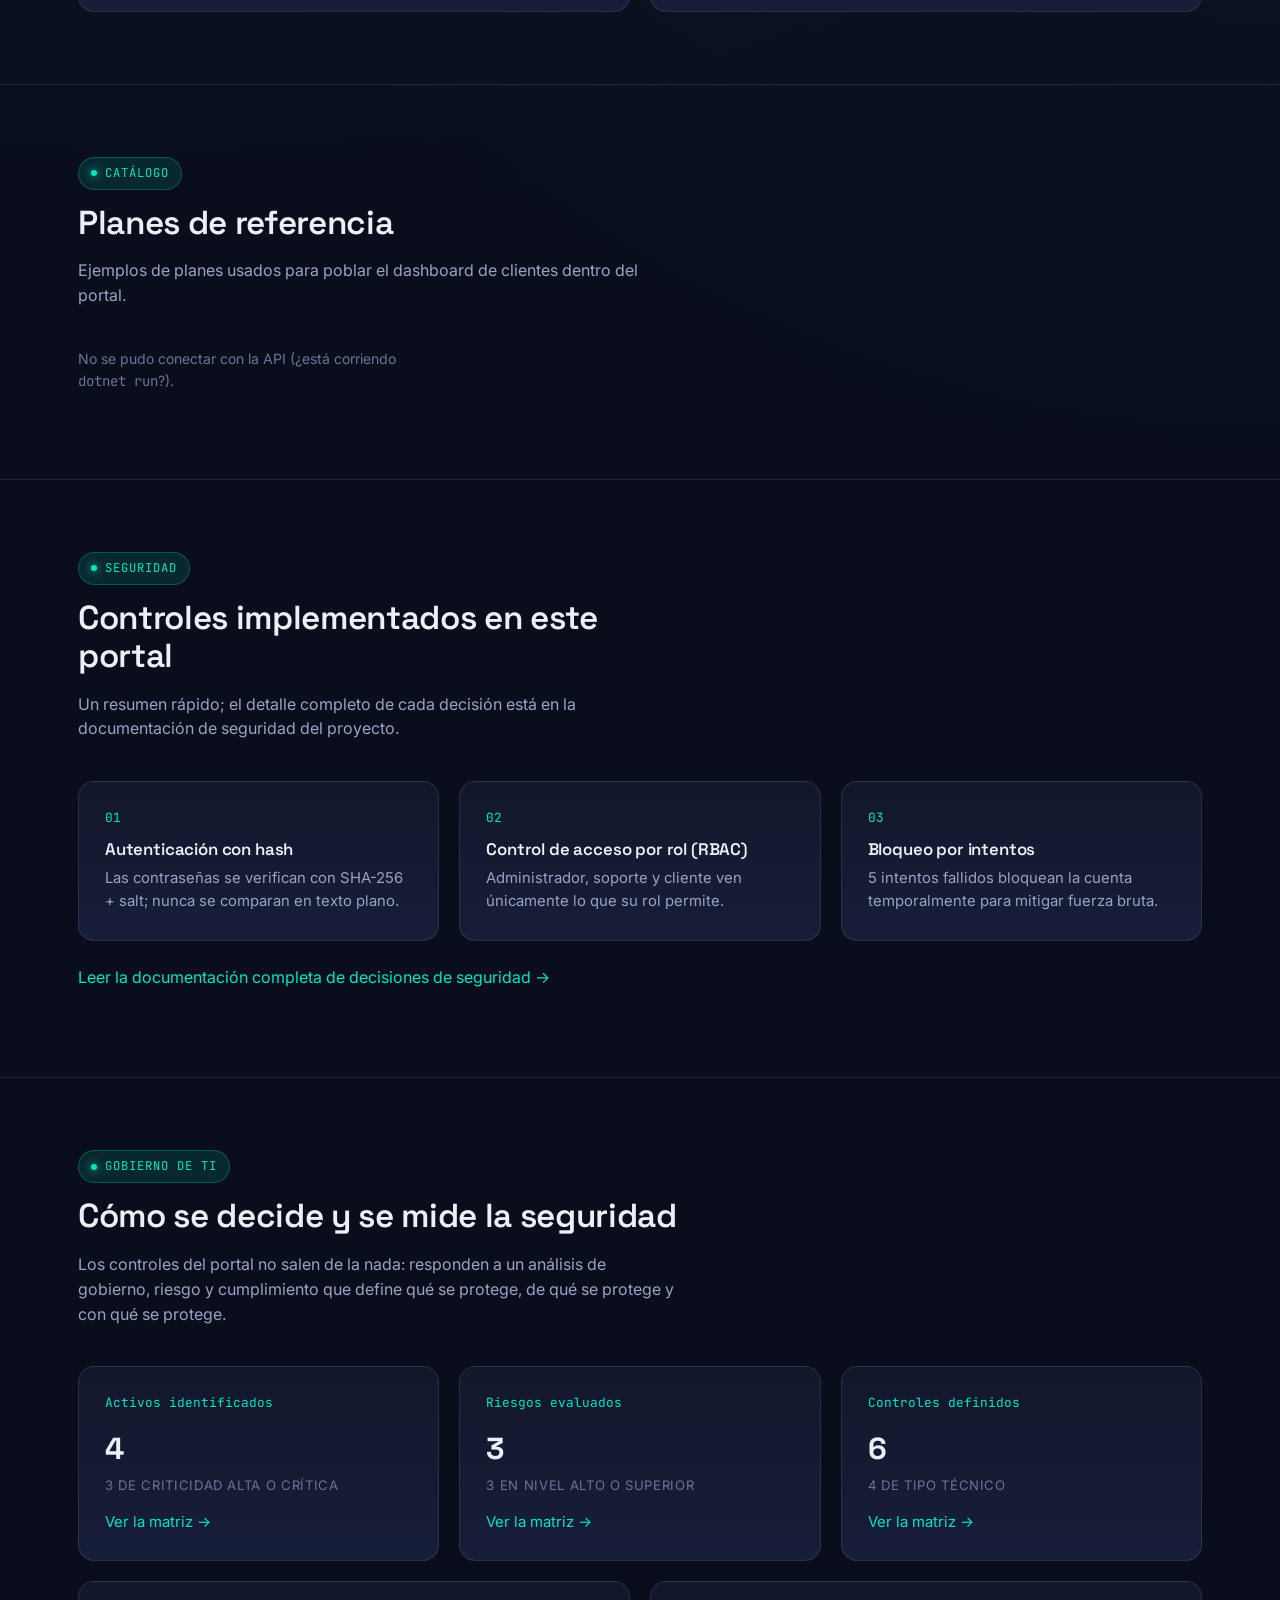
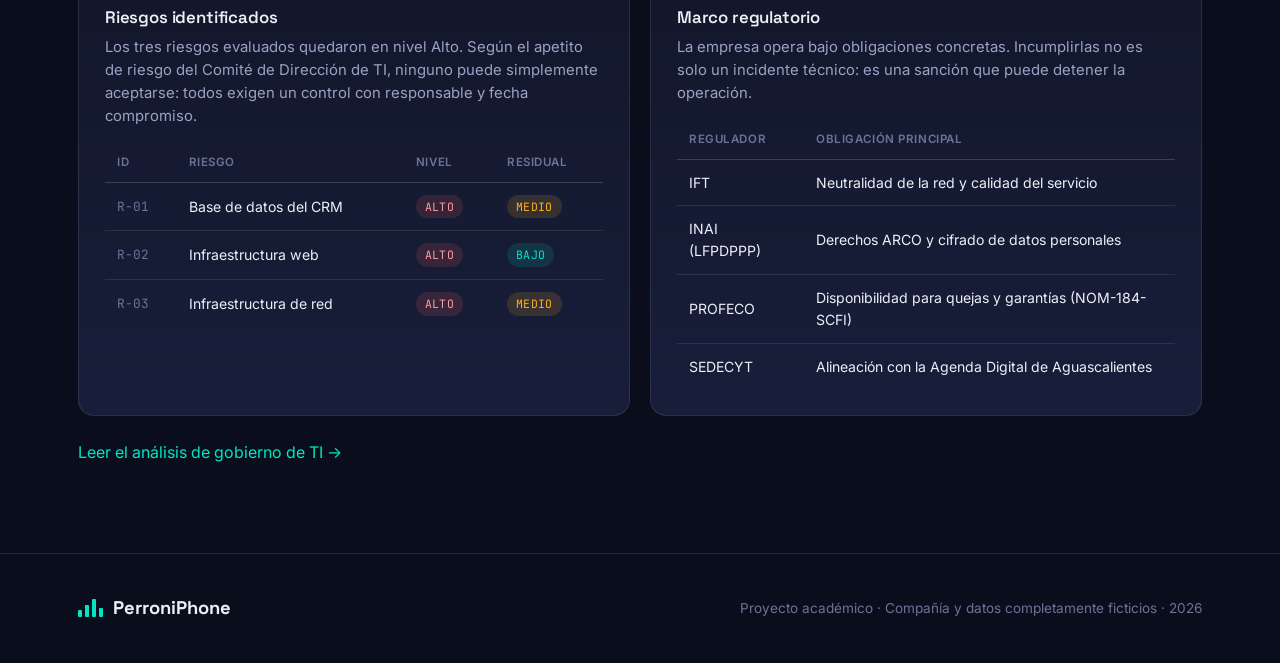
==== commit 05990465: "Agrega backend ASP.NET Core con SQL Server y actualiza frontend" ====
--- a/index.html
+++ b/index.html
@@ -9,7 +9,7 @@
 <link rel="stylesheet" href="assets/css/styles.css">
 </head>
 <body>
-
+ 
 <nav class="navbar">
   <div class="shell">
     <a href="index.html" class="brand">
@@ -20,11 +20,12 @@
       <a href="#organizacion">Organización</a>
       <a href="#planes">Planes</a>
       <a href="#seguridad">Seguridad</a>
+      <a href="#gobierno">Gobierno</a>
       <a href="login.html" class="btn btn-primary">Acceder al portal</a>
     </div>
   </div>
 </nav>
-
+ 
 <header class="hero">
   <div class="shell">
     <div>
@@ -41,7 +42,7 @@
         <a href="#organizacion" class="btn btn-ghost">Conocer la organización</a>
       </div>
     </div>
-
+ 
     <div class="net-diagram" aria-hidden="true">
       <svg viewBox="0 0 420 340">
         <line class="net-line live" x1="210" y1="170" x2="90" y2="70" />
@@ -51,10 +52,10 @@
         <line class="net-line" x1="210" y1="170" x2="210" y2="40" />
         <line class="net-line" x1="90" y1="70" x2="40" y2="150" />
         <line class="net-line" x1="340" y1="60" x2="370" y2="140" />
-
+ 
         <circle class="net-node core" cx="210" cy="170" r="26"/>
         <circle class="net-pulse" cx="210" cy="170" r="3" fill="#00e6c3"/>
-
+ 
         <circle class="net-node" cx="90" cy="70" r="14"/>
         <circle class="net-node" cx="340" cy="60" r="14"/>
         <circle class="net-node" cx="70" cy="250" r="14"/>
@@ -66,7 +67,7 @@
     </div>
   </div>
 </header>
-
+ 
 <section id="organizacion">
   <div class="shell">
     <div class="section-head">
@@ -79,7 +80,7 @@
         para dar contexto al portal.
       </p>
     </div>
-
+ 
     <div class="grid-3">
       <div class="card">
         <span class="idx">Misión</span>
@@ -100,7 +101,7 @@
           claros y procesos auditables.</p>
       </div>
     </div>
-
+ 
     <div class="grid-2" style="margin-top:20px;">
       <div class="card">
         <h3>Datos generales</h3>
@@ -112,7 +113,7 @@
         <p style="margin-top:18px;">Sedes: Aguascalientes, Guadalajara, Monterrey y Querétaro.</p>
         <p>Líneas de negocio: telefonía móvil, internet fijo, telefonía empresarial e IoT/M2M.</p>
       </div>
-
+ 
       <div class="card">
         <h3>Historia (resumen)</h3>
         <div class="timeline">
@@ -136,7 +137,7 @@
     </div>
   </div>
 </section>
-
+ 
 <section id="planes">
   <div class="shell">
     <div class="section-head">
@@ -147,7 +148,7 @@
     <div class="grid-3" id="planes-grid"></div>
   </div>
 </section>
-
+ 
 <section id="seguridad">
   <div class="shell">
     <div class="section-head">
@@ -176,16 +177,71 @@
     <p style="margin-top:24px;"><a href="security.html">Leer la documentación completa de decisiones de seguridad →</a></p>
   </div>
 </section>
-
+ 
+<section id="gobierno">
+  <div class="shell">
+    <div class="section-head">
+      <span class="eyebrow"><span class="dot"></span> Gobierno de TI</span>
+      <h2>Cómo se decide y se mide la seguridad</h2>
+      <p>Los controles del portal no salen de la nada: responden a un análisis de
+        gobierno, riesgo y cumplimiento que define qué se protege, de qué se
+        protege y con qué se protege.</p>
+    </div>
+ 
+    <div class="grid-3" id="grc-resumen"></div>
+ 
+    <div class="grid-2" style="margin-top:20px;">
+      <div class="card">
+        <h3>Riesgos identificados</h3>
+        <p>Los tres riesgos evaluados quedaron en nivel Alto. Según el apetito de
+          riesgo del Comité de Dirección de TI, ninguno puede simplemente
+          aceptarse: todos exigen un control con responsable y fecha compromiso.</p>
+        <div class="table-scroll narrow" style="margin-top:16px;">
+          <table>
+            <thead><tr><th>ID</th><th>Riesgo</th><th>Nivel</th><th>Residual</th></tr></thead>
+            <tbody id="grc-riesgos"></tbody>
+          </table>
+        </div>
+      </div>
+ 
+      <div class="card">
+        <h3>Marco regulatorio</h3>
+        <p>La empresa opera bajo obligaciones concretas. Incumplirlas no es solo
+          un incidente técnico: es una sanción que puede detener la operación.</p>
+        <div class="table-scroll narrow" style="margin-top:16px;">
+          <table>
+            <thead><tr><th>Regulador</th><th>Obligación principal</th></tr></thead>
+            <tbody>
+              <tr><td>IFT</td><td>Neutralidad de la red y calidad del servicio</td></tr>
+              <tr><td>INAI (LFPDPPP)</td><td>Derechos ARCO y cifrado de datos personales</td></tr>
+              <tr><td>PROFECO</td><td>Disponibilidad para quejas y garantías (NOM-184-SCFI)</td></tr>
+              <tr><td>SEDECYT</td><td>Alineación con la Agenda Digital de Aguascalientes</td></tr>
+            </tbody>
+          </table>
+        </div>
+      </div>
+    </div>
+ 
+    <p style="margin-top:24px;">
+      <a href="docs/02-gobierno-ti.md">Leer el análisis de gobierno de TI →</a>
+    </p>
+  </div>
+</section>
+ 
 <footer>
   <div class="shell">
     <div class="brand"><span class="bars"><i></i><i></i><i></i><i></i></span> PerroniPhone</div>
     <p>Proyecto académico · Compañía y datos completamente ficticios · 2026</p>
   </div>
 </footer>
-
+ 
 <script src="assets/js/api.js"></script>
+<script src="assets/js/auth.js"></script>
+<script src="assets/js/grc.js"></script>
 <script>
+  const esc = PERRONI_AUTH.escapeHTML;
+  const slug = (s) => s.toLowerCase().replace(/[áéíóú]/g, (c) => ({ "á": "a", "é": "e", "í": "i", "ó": "o", "ú": "u" }[c]));
+ 
   // Los planes ahora vienen de SQL Server a través de la API (catálogo público).
   const grid = document.getElementById("planes-grid");
   PERRONI_API.obtenerPlanes()
@@ -195,11 +251,11 @@
         const el = document.createElement("div");
         el.className = "card";
         el.innerHTML = `
-          <span class="idx">${p.id}</span>
-          <h3>${p.nombre}</h3>
-          <p>${p.velocidad} · ${p.datosMoviles} de datos móviles</p>
+          <span class="idx">${esc(p.id)}</span>
+          <h3>${esc(p.nombre)}</h3>
+          <p>${esc(p.velocidad)} · ${esc(p.datosMoviles)} de datos móviles</p>
           <div class="stat-row" style="margin-top:14px;">
-            <div class="stat"><b>${p.precio}</b><span>Mensual</span></div>
+            <div class="stat"><b>${esc(p.precio)}</b><span>Mensual</span></div>
           </div>`;
         grid.appendChild(el);
       });
@@ -209,6 +265,45 @@
         No se pudo conectar con la API (¿está corriendo <code>dotnet run</code>?).
       </p>`;
     });
+ 
+  // Resumen del análisis GRC. Los conteos se derivan de las matrices para que
+  // el sitio público nunca contradiga a la documentación.
+  const resumen = [
+    {
+      titulo: "Activos identificados",
+      total: PERRONI_GRC.activos.length,
+      pie: `${PERRONI_GRC.activos.filter((a) => a.criticidad === "Crítica" || a.criticidad === "Alta").length} de criticidad alta o crítica`,
+      doc: "docs/04-matriz-activos.md",
+    },
+    {
+      titulo: "Riesgos evaluados",
+      total: PERRONI_GRC.riesgos.length,
+      pie: `${PERRONI_GRC.riesgos.filter((r) => r.nivel === "Alto" || r.nivel === "Crítico").length} en nivel alto o superior`,
+      doc: "docs/05-matriz-riesgos.md",
+    },
+    {
+      titulo: "Controles definidos",
+      total: PERRONI_GRC.controles.length,
+      pie: `${PERRONI_GRC.controles.filter((c) => c.tipo.includes("Técnico")).length} de tipo técnico`,
+      doc: "docs/06-matriz-controles.md",
+    },
+  ];
+ 
+  document.getElementById("grc-resumen").innerHTML = resumen.map((r) => `
+    <div class="card">
+      <span class="idx">${esc(r.titulo)}</span>
+      <div class="stat-row"><div class="stat"><b>${esc(r.total)}</b><span>${esc(r.pie)}</span></div></div>
+      <p style="margin-top:14px;"><a href="${esc(r.doc)}">Ver la matriz →</a></p>
+    </div>`).join("");
+ 
+  document.getElementById("grc-riesgos").innerHTML = PERRONI_GRC.riesgos.map((r) => `
+    <tr>
+      <td class="cell-id">${esc(r.id)}</td>
+      <td>${esc(r.titulo)}</td>
+      <td><span class="badge ${slug(r.nivel)}">${esc(r.nivel)}</span></td>
+      <td><span class="badge ${slug(r.residual)}">${esc(r.residual)}</span></td>
+    </tr>`).join("");
 </script>
 </body>
 </html>
+ 
